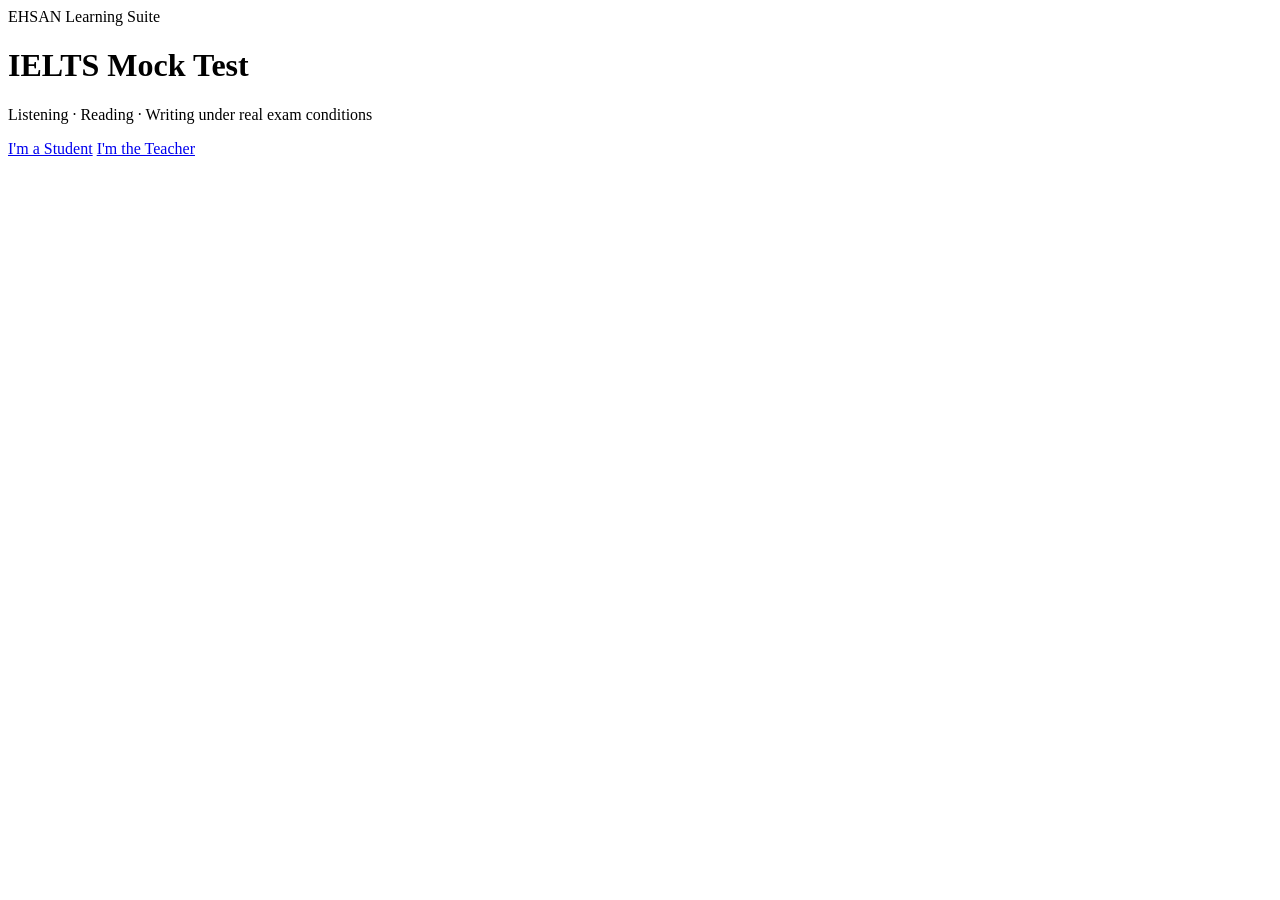
==== index.html @ cb28ac78 "Add files via upload" ====
<!DOCTYPE html>
<html lang="en">
<head>
<meta charset="UTF-8">
<meta name="viewport" content="width=device-width, initial-scale=1.0">
<title>EHSAN IELTS Mock Test</title>
<link rel="preconnect" href="https://fonts.googleapis.com">
<link href="https://fonts.googleapis.com/css2?family=Lora:wght@500;600;700&family=IBM+Plex+Sans:wght@400;500;600;700&family=IBM+Plex+Mono:wght@500;600&display=swap" rel="stylesheet">
<link rel="stylesheet" href="css/style.css">
</head>
<body>
<div class="gate-wrap">
  <div class="gate-card">
    <div class="gate-eyebrow">EHSAN Learning Suite</div>
    <h1 class="gate-title">IELTS Mock Test</h1>
    <p class="gate-sub">Listening &middot; Reading &middot; Writing under real exam conditions</p>
    <div class="gate-actions">
      <a class="btn btn-primary btn-lg" href="student-login.html">I'm a Student</a>
      <a class="btn btn-ghost btn-lg" href="teacher-login.html">I'm the Teacher</a>
    </div>
  </div>
</div>
</body>
</html>
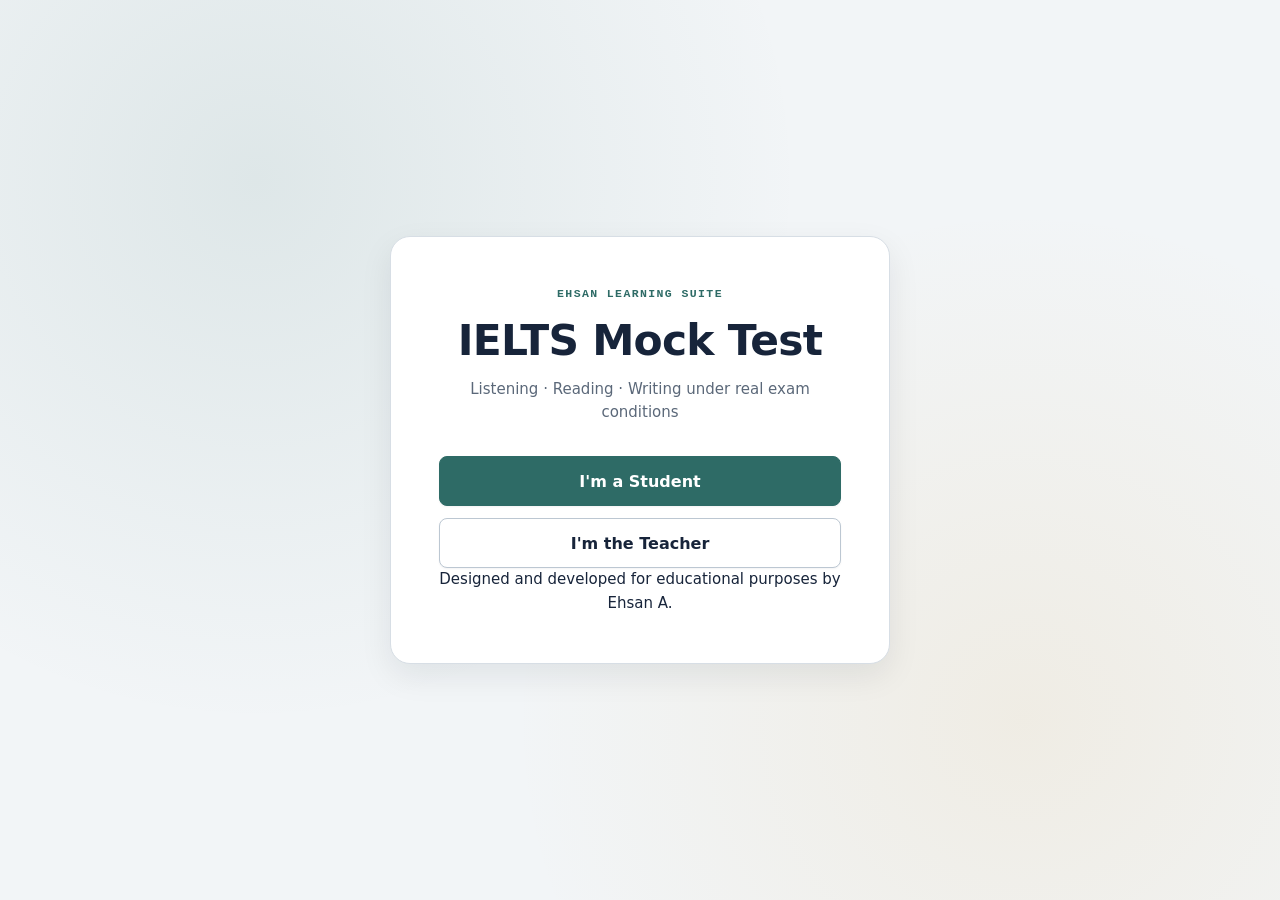
==== commit f412a21f: "Add footer label to index.html" ====
--- a/index.html
+++ b/index.html
@@ -18,6 +18,7 @@
       <a class="btn btn-primary btn-lg" href="student-login.html">I'm a Student</a>
       <a class="btn btn-ghost btn-lg" href="teacher-login.html">I'm the Teacher</a>
     </div>
+    <div class="footer-label">Designed and developed for educational purposes by Ehsan A.</div>
   </div>
 </div>
 </body>
--- a/css/style.css
+++ b/css/style.css
@@ -0,0 +1,1380 @@
+@layer reset, base, layout, components, pages, utilities, motion;
+
+@layer reset {
+  *,
+  *::before,
+  *::after {
+    box-sizing: border-box;
+  }
+
+  html {
+    color-scheme: light;
+    scroll-behavior: smooth;
+  }
+
+  body,
+  h1,
+  h2,
+  h3,
+  h4,
+  p {
+    margin-top: 0;
+  }
+
+  button,
+  input,
+  select,
+  textarea {
+    font: inherit;
+  }
+
+  button {
+    border: 0;
+  }
+
+  img,
+  svg {
+    max-width: 100%;
+  }
+
+  a {
+    color: inherit;
+    text-decoration: none;
+  }
+}
+
+@layer base {
+  :root {
+    /* Brand */
+    --color-navy-950: #11213a;
+    --color-navy-900: #192d4b;
+    --color-navy-800: #263d5d;
+    --color-teal-800: #245b57;
+    --color-teal-700: #2e6b66;
+    --color-teal-600: #3b7f78;
+    --color-teal-100: #e7f1ef;
+    --color-amber-600: #b97816;
+    --color-amber-500: #d49425;
+    --color-amber-100: #fff3d9;
+    --color-danger-700: #963823;
+    --color-danger-600: #ad452f;
+    --color-danger-100: #fceae5;
+    --color-success-700: #176447;
+    --color-success-100: #e5f5ed;
+
+    /* Neutral surfaces */
+    --color-page: #f2f5f7;
+    --color-surface: #ffffff;
+    --color-surface-subtle: #f8fafb;
+    --color-surface-muted: #edf1f4;
+    --color-border: #d7dee5;
+    --color-border-strong: #bcc7d2;
+    --color-text: #17243a;
+    --color-text-muted: #5b6879;
+    --color-text-faint: #7a8695;
+
+    /* System font stack: no external font request */
+    --font-ui: system-ui, -apple-system, BlinkMacSystemFont, "Segoe UI", Roboto,
+      Helvetica, Arial, sans-serif, "Apple Color Emoji", "Segoe UI Emoji";
+    --font-mono: ui-monospace, SFMono-Regular, Menlo, Monaco, Consolas,
+      "Liberation Mono", "Courier New", monospace;
+
+    /* Type scale */
+    --text-xs: 0.75rem;
+    --text-sm: 0.875rem;
+    --text-base: 0.9375rem;
+    --text-lg: 1.125rem;
+    --text-xl: clamp(1.3rem, 2vw, 1.55rem);
+    --text-2xl: clamp(1.65rem, 2.6vw, 2rem);
+
+    /* Spacing */
+    --space-1: 0.25rem;
+    --space-2: 0.5rem;
+    --space-3: 0.75rem;
+    --space-4: 1rem;
+    --space-5: 1.5rem;
+    --space-6: 2rem;
+    --space-8: 3rem;
+
+    /* Shape and elevation */
+    --radius-sm: 0.5rem;
+    --radius-md: 0.75rem;
+    --radius-lg: 1rem;
+    --radius-xl: 1.25rem;
+    --shadow-xs: 0 1px 2px rgb(15 23 42 / 5%);
+    --shadow-sm: 0 2px 8px rgb(15 23 42 / 6%);
+    --shadow-md: 0 12px 32px rgb(15 23 42 / 8%);
+    --focus-ring: 0 0 0 3px rgb(212 148 37 / 28%);
+
+    /* Motion */
+    --ease-standard: cubic-bezier(0.2, 0, 0, 1);
+    --duration-fast: 140ms;
+    --duration-normal: 200ms;
+
+    /* Backward-compatible aliases used throughout the app */
+    --paper: var(--color-surface);
+    --bg: var(--color-page);
+    --ink: var(--color-navy-900);
+    --ink-soft: var(--color-text-muted);
+    --teal: var(--color-teal-700);
+    --teal-dark: var(--color-teal-800);
+    --amber: var(--color-amber-500);
+    --danger: var(--color-danger-600);
+    --line: var(--color-border);
+    --radius: var(--radius-md);
+    --serif: var(--font-ui);
+    --sans: var(--font-ui);
+    --mono: var(--font-mono);
+  }
+
+  body {
+    min-height: 100vh;
+    margin: 0;
+    background:
+      radial-gradient(circle at 8% 0%, rgb(46 107 102 / 5%), transparent 30rem),
+      var(--color-page);
+    color: var(--color-text);
+    font-family: var(--font-ui);
+    font-size: var(--text-base);
+    line-height: 1.55;
+    text-rendering: optimizeLegibility;
+    -webkit-font-smoothing: antialiased;
+  }
+
+  h1,
+  h2,
+  h3,
+  h4 {
+    color: var(--color-text);
+    font-family: var(--font-ui);
+    line-height: 1.2;
+    letter-spacing: -0.018em;
+  }
+
+  h1,
+  h2 {
+    font-weight: 750;
+  }
+
+  h3,
+  h4 {
+    font-weight: 700;
+  }
+
+  ::selection {
+    background: rgb(46 107 102 / 20%);
+  }
+
+  :focus-visible {
+    outline: 2px solid var(--color-amber-500);
+    outline-offset: 3px;
+  }
+
+  ::-webkit-scrollbar {
+    width: 11px;
+    height: 11px;
+  }
+
+  ::-webkit-scrollbar-track {
+    background: transparent;
+  }
+
+  ::-webkit-scrollbar-thumb {
+    border: 3px solid transparent;
+    border-radius: 999px;
+    background: rgb(91 104 121 / 38%);
+    background-clip: padding-box;
+  }
+}
+
+@layer layout {
+  .gate-wrap,
+  .center-wrap {
+    min-height: 100vh;
+    display: grid;
+    place-items: center;
+    padding: clamp(1rem, 4vw, 3rem);
+  }
+
+  .gate-wrap {
+    background:
+      radial-gradient(circle at 20% 20%, rgb(46 107 102 / 10%), transparent 34rem),
+      radial-gradient(circle at 80% 80%, rgb(212 148 37 / 9%), transparent 32rem),
+      var(--color-page);
+  }
+
+  .admin-shell {
+    display: grid;
+    grid-template-columns: 236px minmax(0, 1fr);
+    min-height: 100vh;
+  }
+
+  .admin-sidebar {
+    position: sticky;
+    top: 0;
+    z-index: 20;
+    display: flex;
+    height: 100vh;
+    flex-direction: column;
+    padding: 1.5rem 0.9rem 1rem;
+    overflow-y: auto;
+    color: #fff;
+    background:
+      linear-gradient(180deg, rgb(255 255 255 / 2%), transparent 25%),
+      var(--color-navy-950);
+    box-shadow: 8px 0 30px rgb(17 33 58 / 8%);
+  }
+
+  .admin-main {
+    min-width: 0;
+    padding: clamp(1.5rem, 3.2vw, 2.75rem);
+    overflow-y: auto;
+  }
+
+  .panel-head {
+    display: flex;
+    align-items: flex-start;
+    justify-content: space-between;
+    gap: 1rem;
+    margin-bottom: 1.5rem;
+    flex-wrap: wrap;
+  }
+
+  .panel-head h1,
+  .panel-head h2 {
+    margin: 0;
+    font-size: var(--text-2xl);
+  }
+
+  .settings-row,
+  .grading-controls,
+  .prelim-scores,
+  .exam-card-actions {
+    display: flex;
+    align-items: center;
+    gap: 0.75rem;
+    flex-wrap: wrap;
+  }
+
+  .exam-list {
+    display: grid;
+    gap: 0.85rem;
+  }
+
+  .exam-body {
+    display: grid;
+    grid-template-columns: minmax(0, 1fr) minmax(0, 1fr);
+    min-height: calc(100vh - 130px);
+  }
+}
+
+@layer components {
+  /* Buttons */
+  .btn {
+    display: inline-flex;
+    min-height: 42px;
+    align-items: center;
+    justify-content: center;
+    gap: 0.45rem;
+    padding: 0.68rem 1.15rem;
+    border: 1px solid transparent;
+    border-radius: var(--radius-sm);
+    font-weight: 700;
+    font-size: 0.9rem;
+    line-height: 1.1;
+    cursor: pointer;
+    box-shadow: var(--shadow-xs);
+    transition:
+      transform var(--duration-fast) var(--ease-standard),
+      box-shadow var(--duration-fast) var(--ease-standard),
+      border-color var(--duration-fast) var(--ease-standard),
+      background-color var(--duration-fast) var(--ease-standard),
+      color var(--duration-fast) var(--ease-standard);
+  }
+
+  .btn:hover:not(:disabled) {
+    transform: translateY(-1px);
+    box-shadow: var(--shadow-sm);
+  }
+
+  .btn:active:not(:disabled) {
+    transform: translateY(0);
+    box-shadow: var(--shadow-xs);
+  }
+
+  .btn-primary {
+    color: #fff;
+    background: var(--color-teal-700);
+    border-color: var(--color-teal-700);
+  }
+
+  .btn-primary:hover:not(:disabled) {
+    background: var(--color-teal-800);
+    border-color: var(--color-teal-800);
+  }
+
+  .btn-ghost {
+    color: var(--color-text);
+    background: var(--color-surface);
+    border-color: var(--color-border-strong);
+  }
+
+  .btn-ghost:hover:not(:disabled) {
+    color: var(--color-teal-800);
+    background: var(--color-teal-100);
+    border-color: rgb(46 107 102 / 48%);
+  }
+
+  .btn-danger {
+    color: #fff;
+    background: var(--color-danger-600);
+    border-color: var(--color-danger-600);
+  }
+
+  .btn-danger:hover:not(:disabled) {
+    background: var(--color-danger-700);
+    border-color: var(--color-danger-700);
+  }
+
+  .btn:disabled {
+    opacity: 0.48;
+    cursor: not-allowed;
+    box-shadow: none;
+  }
+
+  .btn-lg {
+    min-height: 50px;
+    padding: 0.85rem 1.6rem;
+    font-size: 1rem;
+  }
+
+  .btn-sm {
+    min-height: 34px;
+    padding: 0.48rem 0.78rem;
+    font-size: 0.79rem;
+  }
+
+  /* Form controls */
+  .text-input,
+  .grading-controls select,
+  select.text-input,
+  textarea.text-input {
+    width: 100%;
+    min-height: 44px;
+    padding: 0.72rem 0.85rem;
+    border: 1px solid var(--color-border-strong);
+    border-radius: var(--radius-sm);
+    color: var(--color-text);
+    background: var(--color-surface);
+    box-shadow: inset 0 1px 1px rgb(15 23 42 / 2%);
+    transition:
+      border-color var(--duration-fast) var(--ease-standard),
+      box-shadow var(--duration-fast) var(--ease-standard),
+      background-color var(--duration-fast) var(--ease-standard);
+  }
+
+  .text-input:hover,
+  .grading-controls select:hover {
+    border-color: rgb(46 107 102 / 58%);
+  }
+
+  .text-input:focus,
+  .grading-controls select:focus {
+    outline: 0;
+    border-color: var(--color-teal-700);
+    box-shadow: var(--focus-ring);
+  }
+
+  .text-input::placeholder,
+  textarea::placeholder {
+    color: var(--color-text-faint);
+    opacity: 1;
+  }
+
+  .textarea-input {
+    min-height: 120px;
+    resize: vertical;
+  }
+
+  label {
+    color: var(--color-text);
+  }
+
+  .muted {
+    color: var(--color-text-muted);
+  }
+
+  .small {
+    font-size: var(--text-sm);
+  }
+
+  .error-msg,
+  .success-msg {
+    min-height: 1.15rem;
+    margin-top: 0.35rem;
+    font-size: 0.84rem;
+    font-weight: 650;
+  }
+
+  .error-msg {
+    color: var(--color-danger-700);
+  }
+
+  .success-msg,
+  #liveIndicator {
+    color: var(--color-success-700);
+  }
+
+  /* Cards */
+  .gate-card,
+  .auth-card,
+  .intro-card,
+  .settings-card,
+  .exam-card,
+  .builder-part-card,
+  .grading-card {
+    background: var(--color-surface);
+    border: 1px solid var(--color-border);
+    box-shadow: var(--shadow-xs);
+  }
+
+  .gate-card,
+  .auth-card,
+  .intro-card {
+    width: min(100%, 500px);
+    padding: clamp(1.75rem, 5vw, 3rem);
+    border-radius: var(--radius-xl);
+    box-shadow: var(--shadow-md);
+  }
+
+  .gate-card {
+    max-width: 500px;
+    text-align: center;
+  }
+
+  .auth-card {
+    max-width: 460px;
+  }
+
+  .intro-card {
+    max-width: 620px;
+  }
+
+  .gate-eyebrow,
+  .intro-eyebrow {
+    margin-bottom: 0.8rem;
+    color: var(--color-teal-700);
+    font-family: var(--font-mono);
+    font-size: 0.72rem;
+    font-weight: 700;
+    letter-spacing: 0.12em;
+    text-transform: uppercase;
+  }
+
+  .intro-eyebrow {
+    color: var(--color-amber-600);
+  }
+
+  .gate-title {
+    margin-bottom: 0.7rem;
+    font-size: clamp(2rem, 7vw, 2.65rem);
+  }
+
+  .gate-sub {
+    margin-bottom: 2rem;
+    color: var(--color-text-muted);
+  }
+
+  .gate-actions {
+    display: grid;
+    gap: 0.75rem;
+  }
+
+  .auth-card h2,
+  .intro-card h2 {
+    margin: 0.3rem 0 0.65rem;
+    font-size: var(--text-xl);
+  }
+
+  .link-back {
+    padding: 0;
+    color: var(--color-teal-700);
+    background: transparent;
+    font-size: 0.85rem;
+    font-weight: 700;
+    cursor: pointer;
+  }
+
+  .link-back:hover {
+    color: var(--color-teal-800);
+    text-decoration: underline;
+    text-underline-offset: 3px;
+  }
+
+  .intro-list {
+    padding-left: 1.3rem;
+    color: var(--color-text-muted);
+    line-height: 1.8;
+  }
+
+  .intro-list strong {
+    color: var(--color-text);
+  }
+
+  .prelim-scores .score-chip {
+    min-width: 125px;
+    flex: 1;
+    padding: 0.9rem 1rem;
+    text-align: center;
+    background: var(--color-surface-subtle);
+    border: 1px solid var(--color-border);
+    border-radius: var(--radius-md);
+  }
+
+  .score-chip .band-num {
+    color: var(--color-teal-700);
+    font-size: 1.65rem;
+    font-weight: 800;
+    line-height: 1.1;
+  }
+
+  .score-chip .band-label {
+    margin-top: 0.3rem;
+    color: var(--color-text-muted);
+    font-size: 0.72rem;
+    font-weight: 700;
+    letter-spacing: 0.07em;
+    text-transform: uppercase;
+  }
+
+  .score-chip.pending {
+    border-style: dashed;
+    background: var(--color-surface-subtle);
+  }
+
+  .score-chip.pending .band-num {
+    color: var(--color-text-muted);
+    font-size: 1.35rem;
+  }
+
+  /* Admin navigation */
+  .admin-brand {
+    margin: 0.25rem 0.5rem 1.9rem;
+    font-size: 1.2rem;
+    font-weight: 800;
+    letter-spacing: -0.02em;
+  }
+
+  .admin-brand span {
+    color: var(--color-amber-500);
+  }
+
+  .admin-nav {
+    display: grid;
+    gap: 0.35rem;
+  }
+
+  .admin-nav-btn {
+    position: relative;
+    display: flex;
+    min-height: 42px;
+    align-items: center;
+    width: 100%;
+    padding: 0.67rem 0.78rem;
+    border-radius: var(--radius-sm);
+    color: rgb(255 255 255 / 75%);
+    background: transparent;
+    font-size: 0.88rem;
+    font-weight: 650;
+    text-align: left;
+    cursor: pointer;
+    transition:
+      color var(--duration-fast) var(--ease-standard),
+      background-color var(--duration-fast) var(--ease-standard),
+      transform var(--duration-fast) var(--ease-standard);
+  }
+
+  .admin-nav-btn:hover {
+    color: #fff;
+    background: rgb(255 255 255 / 7%);
+    transform: translateX(2px);
+  }
+
+  .admin-nav-btn.active,
+  .admin-nav-btn[aria-current="page"] {
+    color: #fff;
+    background: var(--color-teal-700);
+    box-shadow: inset 3px 0 0 var(--color-amber-500);
+  }
+
+  .sidebar-logout {
+    min-height: 40px;
+    margin-top: auto;
+    color: #fff;
+    background: transparent;
+    border: 1px solid rgb(255 255 255 / 34%);
+    box-shadow: none;
+  }
+
+  .sidebar-logout:hover:not(:disabled) {
+    color: #fff;
+    background: rgb(255 255 255 / 8%);
+    border-color: rgb(255 255 255 / 75%);
+  }
+
+  /* Dashboard and builder cards */
+  .settings-card,
+  .grading-card {
+    padding: 1.35rem;
+    margin-bottom: 1.35rem;
+    border-radius: var(--radius-lg);
+  }
+
+  .settings-card h3,
+  .grading-card h4 {
+    margin-bottom: 0.35rem;
+  }
+
+  .settings-row .text-input {
+    max-width: 360px;
+    margin: 0;
+  }
+
+  .exam-card {
+    padding: 1rem 1.15rem;
+    display: flex;
+    align-items: center;
+    justify-content: space-between;
+    gap: 1rem;
+    flex-wrap: wrap;
+    border-radius: var(--radius-md);
+    transition:
+      border-color var(--duration-fast) var(--ease-standard),
+      box-shadow var(--duration-fast) var(--ease-standard),
+      transform var(--duration-fast) var(--ease-standard);
+  }
+
+  .exam-card:hover {
+    transform: translateY(-1px);
+    border-color: rgb(46 107 102 / 34%);
+    box-shadow: var(--shadow-sm);
+  }
+
+  .exam-card-name {
+    font-weight: 750;
+  }
+
+  .exam-card-meta {
+    margin-top: 0.2rem;
+    color: var(--color-text-muted);
+    font-size: 0.8rem;
+  }
+
+  .builder-tabs {
+    display: flex;
+    gap: 0.3rem;
+    margin-bottom: 1.4rem;
+    padding: 0.25rem 0.25rem 0;
+    overflow-x: auto;
+    border-bottom: 1px solid var(--color-border);
+  }
+
+  .builder-tab {
+    position: relative;
+    min-height: 42px;
+    padding: 0.65rem 1rem 0.8rem;
+    white-space: nowrap;
+    color: var(--color-text-muted);
+    background: transparent;
+    font-size: 0.88rem;
+    font-weight: 700;
+    cursor: pointer;
+    transition:
+      color var(--duration-fast) var(--ease-standard),
+      background-color var(--duration-fast) var(--ease-standard);
+  }
+
+  .builder-tab:hover {
+    color: var(--color-teal-800);
+    background: rgb(46 107 102 / 5%);
+  }
+
+  .builder-tab::after {
+    position: absolute;
+    right: 0.65rem;
+    bottom: -1px;
+    left: 0.65rem;
+    height: 3px;
+    content: "";
+    border-radius: 999px 999px 0 0;
+    background: transparent;
+    transform: scaleX(0.5);
+    transition:
+      transform var(--duration-normal) var(--ease-standard),
+      background-color var(--duration-normal) var(--ease-standard);
+  }
+
+  .builder-tab.active {
+    color: var(--color-teal-800);
+  }
+
+  .builder-tab.active::after {
+    background: var(--color-teal-700);
+    transform: scaleX(1);
+  }
+
+  .builder-tab-pane {
+    display: none;
+  }
+
+  .builder-tab-pane.active {
+    display: block;
+    animation: pane-enter var(--duration-normal) var(--ease-standard) both;
+  }
+
+  .field-block {
+    margin-bottom: 1.25rem;
+  }
+
+  .field-block > label,
+  .builder-field-label {
+    display: block;
+    margin: 0.75rem 0 0.35rem;
+    font-size: 0.84rem;
+    font-weight: 750;
+  }
+
+  .builder-part-card {
+    padding: clamp(1rem, 2.2vw, 1.35rem);
+    margin-bottom: 1rem;
+    border-radius: var(--radius-lg);
+  }
+
+  .builder-part-head {
+    display: flex;
+    align-items: center;
+    justify-content: space-between;
+    gap: 0.75rem;
+    margin-bottom: 0.85rem;
+  }
+
+  .builder-part-head strong {
+    font-weight: 750;
+  }
+
+  .builder-question-row {
+    display: grid;
+    grid-template-columns: minmax(0, 1fr) auto;
+    align-items: start;
+    gap: 0.75rem;
+    padding: 0.9rem 0;
+    border-top: 1px dashed var(--color-border);
+  }
+
+  .builder-question-row:first-of-type {
+    border-top: 0;
+  }
+
+  .submit-bar {
+    position: sticky;
+    bottom: 0;
+    z-index: 12;
+    display: flex;
+    align-items: center;
+    gap: 0.85rem;
+    margin-top: 1.25rem;
+    padding: 0.9rem 0;
+    border-top: 1px solid rgb(188 199 210 / 80%);
+    background: rgb(242 245 247 / 92%);
+    backdrop-filter: blur(12px);
+  }
+
+  /* Quill */
+  .rich-editor {
+    margin: 0.4rem 0;
+    overflow: hidden;
+    background: var(--color-surface);
+    border-radius: var(--radius-sm);
+  }
+
+  .ql-toolbar.ql-snow {
+    border: 1px solid var(--color-border-strong);
+    border-bottom: 0;
+    border-radius: var(--radius-sm) var(--radius-sm) 0 0;
+    background: var(--color-surface-subtle);
+  }
+
+  .rich-editor .ql-container,
+  .rich-editor.ql-container {
+    border-color: var(--color-border-strong);
+    font-family: var(--font-ui);
+    font-size: 0.92rem;
+  }
+
+  .rich-editor .ql-editor {
+    line-height: 1.65;
+  }
+
+  .ql-toolbar.ql-snow:has(+ .rich-editor:focus-within),
+  .rich-editor:focus-within,
+  .rich-editor.ql-container:focus-within {
+    border-color: var(--color-teal-700);
+  }
+
+  .rich-editor:focus-within {
+    box-shadow: var(--focus-ring);
+  }
+
+  .rich-editor .ql-editor.ql-blank::before {
+    color: var(--color-text-faint);
+    font-style: normal;
+  }
+
+  /* Grading content */
+  .grading-essay {
+    max-height: 300px;
+    margin: 0.85rem 0;
+    padding: 1rem;
+    overflow-y: auto;
+    white-space: pre-wrap;
+    line-height: 1.7;
+    background: var(--color-surface-subtle);
+    border: 1px solid var(--color-border);
+    border-radius: var(--radius-md);
+  }
+
+  .grading-controls select {
+    width: 120px;
+  }
+
+  /* Audio */
+  .custom-audio-player {
+    margin-top: 1rem;
+  }
+
+  .custom-audio-player button + button {
+    margin-left: 0.6rem;
+  }
+
+  .audio-status {
+    margin-top: 0.55rem;
+    color: var(--color-teal-700);
+    font-family: var(--font-mono);
+    font-size: 0.82rem;
+    font-weight: 700;
+  }
+}
+
+@layer pages {
+  /* Exam runner */
+  .exam-header {
+    position: sticky;
+    top: 0;
+    z-index: 30;
+    display: flex;
+    min-height: 64px;
+    align-items: center;
+    justify-content: space-between;
+    gap: 1rem;
+    padding: 0.75rem 1.4rem;
+    color: #fff;
+    background: rgb(17 33 58 / 97%);
+    box-shadow: 0 5px 18px rgb(17 33 58 / 14%);
+    backdrop-filter: blur(12px);
+  }
+
+  .exam-header-left,
+  .exam-header-right {
+    display: flex;
+    align-items: center;
+    gap: 0.8rem;
+  }
+
+  .exam-header-right {
+    font-size: 0.84rem;
+  }
+
+  .section-tag {
+    padding: 0.35rem 0.62rem;
+    border-radius: 999px;
+    color: #fff;
+    background: var(--color-teal-700);
+    font-family: var(--font-mono);
+    font-size: 0.68rem;
+    font-weight: 750;
+    letter-spacing: 0.08em;
+    text-transform: uppercase;
+  }
+
+  .part-label {
+    font-weight: 700;
+  }
+
+  .exam-timer {
+    padding: 0.35rem 0.75rem;
+    border: 1px solid rgb(255 255 255 / 12%);
+    border-radius: var(--radius-sm);
+    background: rgb(255 255 255 / 8%);
+    font-family: var(--font-mono);
+    font-size: 1.15rem;
+    font-weight: 750;
+    letter-spacing: 0.035em;
+  }
+
+  .exam-timer.urgent {
+    color: var(--color-navy-950);
+    background: var(--color-amber-500);
+    border-color: var(--color-amber-500);
+    animation: timer-pulse 1.2s ease-in-out infinite alternate;
+  }
+
+  .exam-passage,
+  .exam-questions {
+    max-height: calc(100vh - 130px);
+    padding: clamp(1.35rem, 3vw, 2.25rem);
+    overflow-y: auto;
+  }
+
+  .exam-passage {
+    background: var(--color-surface-subtle);
+    border-right: 1px solid var(--color-border);
+    line-height: 1.78;
+  }
+
+  .exam-passage > * {
+    max-width: 76ch;
+    margin-right: auto;
+    margin-left: auto;
+  }
+
+  .exam-passage h2,
+  .exam-passage h3 {
+    margin-top: 0;
+  }
+
+  .exam-passage ol,
+  .exam-passage ul {
+    padding-left: 1.45rem;
+  }
+
+  .exam-passage blockquote {
+    margin: 1rem 0;
+    padding: 0.65rem 1rem;
+    color: var(--color-text-muted);
+    background: var(--color-teal-100);
+    border-left: 4px solid var(--color-teal-700);
+    border-radius: 0 var(--radius-sm) var(--radius-sm) 0;
+  }
+
+  .exam-questions {
+    background: var(--color-surface);
+  }
+
+  .question-block {
+    margin-bottom: 1.45rem;
+    padding: 0 0 1.3rem;
+    border-bottom: 1px solid var(--color-border);
+  }
+
+  .question-block:last-child {
+    border-bottom: 0;
+  }
+
+  .q-num {
+    display: inline-flex;
+    min-width: 1.8rem;
+    align-items: center;
+    justify-content: center;
+    margin-right: 0.4rem;
+    color: var(--color-teal-800);
+    font-family: var(--font-mono);
+    font-weight: 800;
+  }
+
+  .q-hint {
+    margin-left: 0.35rem;
+    color: var(--color-amber-600);
+    font-size: 0.75rem;
+    font-weight: 750;
+  }
+
+  .q-options {
+    display: grid;
+    gap: 0.55rem;
+    margin-top: 0.75rem;
+  }
+
+  .q-option {
+    display: flex;
+    min-height: 44px;
+    align-items: center;
+    gap: 0.7rem;
+    padding: 0.65rem 0.75rem;
+    border: 1px solid var(--color-border-strong);
+    border-radius: var(--radius-sm);
+    background: var(--color-surface);
+    cursor: pointer;
+    transition:
+      border-color var(--duration-fast) var(--ease-standard),
+      background-color var(--duration-fast) var(--ease-standard),
+      box-shadow var(--duration-fast) var(--ease-standard),
+      transform var(--duration-fast) var(--ease-standard);
+  }
+
+  .q-option:hover {
+    transform: translateY(-1px);
+    border-color: var(--color-teal-700);
+    box-shadow: var(--shadow-xs);
+  }
+
+  .q-option.selected {
+    border-color: var(--color-teal-700);
+    background: var(--color-teal-100);
+    box-shadow: 0 0 0 1px rgb(46 107 102 / 18%);
+  }
+
+  .q-option .box {
+    width: 18px;
+    height: 18px;
+    flex: 0 0 auto;
+    border: 2px solid var(--color-border-strong);
+    background: #fff;
+  }
+
+  .q-option.mc-opt .box {
+    border-radius: 50%;
+  }
+
+  .q-option.multi-opt .box {
+    border-radius: 4px;
+  }
+
+  .q-option.selected .box {
+    border-color: var(--color-teal-700);
+    background:
+      radial-gradient(circle, #fff 0 30%, transparent 34%),
+      var(--color-teal-700);
+  }
+
+  .q-option.multi-opt.selected .box {
+    background:
+      linear-gradient(135deg, transparent 42%, #fff 42% 52%, transparent 52%) 2px 6px / 7px 7px no-repeat,
+      linear-gradient(45deg, transparent 47%, #fff 47% 57%, transparent 57%) 7px 3px / 8px 12px no-repeat,
+      var(--color-teal-700);
+  }
+
+  .q-fill-input {
+    width: min(100%, 230px);
+    padding: 0.4rem 0.45rem;
+    border: 0;
+    border-bottom: 2px solid var(--color-teal-700);
+    color: var(--color-text);
+    background: transparent;
+  }
+
+  .q-fill-input:focus {
+    outline: 0;
+    border-color: var(--color-amber-500);
+    box-shadow: 0 3px 0 rgb(212 148 37 / 16%);
+  }
+
+  .audio-player-block {
+    padding: 1.35rem;
+    text-align: center;
+    background: var(--color-surface-subtle);
+    border: 1px solid var(--color-border);
+    border-radius: var(--radius-lg);
+  }
+
+  .audio-player-block audio {
+    width: 100%;
+    margin-top: 0.75rem;
+  }
+
+  .audio-missing-note {
+    margin-top: 0.65rem;
+    color: var(--color-amber-600);
+    font-size: 0.82rem;
+  }
+
+  .candidate-nav {
+    position: sticky;
+    bottom: 0;
+    z-index: 25;
+    display: flex;
+    justify-content: center;
+    padding: 0.7rem 1.3rem;
+    background: rgb(17 33 58 / 97%);
+    box-shadow: 0 -5px 18px rgb(17 33 58 / 12%);
+    backdrop-filter: blur(12px);
+  }
+
+  .nav-bubbles {
+    display: flex;
+    max-width: 920px;
+    gap: 0.35rem;
+    flex-wrap: wrap;
+  }
+
+  .nav-bubble {
+    display: grid;
+    width: 32px;
+    height: 32px;
+    place-items: center;
+    border: 1px solid rgb(255 255 255 / 12%);
+    border-radius: 50%;
+    color: #fff;
+    background: rgb(255 255 255 / 11%);
+    font-family: var(--font-mono);
+    font-size: 0.72rem;
+    font-weight: 750;
+    cursor: pointer;
+    transition:
+      transform var(--duration-fast) var(--ease-standard),
+      background-color var(--duration-fast) var(--ease-standard),
+      outline-color var(--duration-fast) var(--ease-standard);
+  }
+
+  .nav-bubble:hover {
+    transform: translateY(-2px);
+    background: rgb(255 255 255 / 20%);
+  }
+
+  .nav-bubble.answered {
+    background: var(--color-teal-700);
+  }
+
+  .nav-bubble.current {
+    outline: 2px solid var(--color-amber-500);
+    outline-offset: 2px;
+  }
+
+  /* Writing */
+  .writing-answer-pane {
+    display: flex;
+    min-height: 0;
+    flex-direction: column;
+  }
+
+  .writing-textarea {
+    min-height: 400px;
+    flex: 1;
+    padding: 1rem;
+    resize: none;
+    color: var(--color-text);
+    background: var(--color-surface);
+    border: 1px solid var(--color-border-strong);
+    border-radius: var(--radius-md);
+    font-size: 1rem;
+    line-height: 1.72;
+  }
+
+  .writing-textarea:focus {
+    outline: 0;
+    border-color: var(--color-teal-700);
+    box-shadow: var(--focus-ring);
+  }
+
+  .word-count {
+    margin-top: 0.55rem;
+    color: var(--color-text-muted);
+    font-family: var(--font-mono);
+    font-size: 0.78rem;
+    text-align: right;
+  }
+}
+
+@layer utilities {
+  .visually-hidden {
+    position: absolute !important;
+    width: 1px !important;
+    height: 1px !important;
+    padding: 0 !important;
+    margin: -1px !important;
+    overflow: hidden !important;
+    clip: rect(0, 0, 0, 0) !important;
+    white-space: nowrap !important;
+    border: 0 !important;
+  }
+}
+
+@layer motion {
+  @keyframes pane-enter {
+    from {
+      opacity: 0;
+      transform: translateY(5px);
+    }
+    to {
+      opacity: 1;
+      transform: translateY(0);
+    }
+  }
+
+  @keyframes timer-pulse {
+    from {
+      box-shadow: 0 0 0 0 rgb(212 148 37 / 0%);
+    }
+    to {
+      box-shadow: 0 0 0 5px rgb(212 148 37 / 18%);
+    }
+  }
+
+  @media (prefers-reduced-motion: reduce) {
+    html {
+      scroll-behavior: auto;
+    }
+
+    *,
+    *::before,
+    *::after {
+      animation-duration: 0.01ms !important;
+      animation-iteration-count: 1 !important;
+      scroll-behavior: auto !important;
+      transition-duration: 0.01ms !important;
+    }
+  }
+}
+
+@media (max-width: 1000px) {
+  .admin-shell {
+    grid-template-columns: 206px minmax(0, 1fr);
+  }
+
+  .admin-main {
+    padding: 1.65rem;
+  }
+}
+
+@media (max-width: 900px) {
+  .exam-body {
+    grid-template-columns: 1fr;
+  }
+
+  .exam-passage,
+  .exam-questions {
+    max-height: none;
+  }
+
+  .exam-passage {
+    border-right: 0;
+    border-bottom: 1px solid var(--color-border);
+  }
+
+  .admin-shell {
+    grid-template-columns: 1fr;
+  }
+
+  .admin-sidebar {
+    position: sticky;
+    top: 0;
+    height: auto;
+    min-height: 0;
+    flex-direction: row;
+    align-items: center;
+    gap: 0.75rem;
+    padding: 0.7rem 0.85rem;
+    overflow-x: auto;
+  }
+
+  .admin-brand {
+    margin: 0 0.4rem 0 0;
+    white-space: nowrap;
+  }
+
+  .admin-nav {
+    display: flex;
+    min-width: max-content;
+    flex-direction: row;
+    gap: 0.25rem;
+  }
+
+  .admin-nav-btn {
+    width: auto;
+    min-width: max-content;
+  }
+
+  .admin-nav-btn:hover {
+    transform: none;
+  }
+
+  .sidebar-logout {
+    min-width: max-content;
+    margin-top: 0;
+    margin-left: auto;
+  }
+}
+
+@media (max-width: 640px) {
+  body {
+    font-size: 0.9rem;
+  }
+
+  .admin-main {
+    padding: 1rem;
+  }
+
+  .panel-head {
+    margin-bottom: 1rem;
+  }
+
+  .panel-head > * {
+    width: 100%;
+  }
+
+  .panel-head select,
+  .panel-head .text-input {
+    max-width: none;
+  }
+
+  .builder-question-row {
+    grid-template-columns: 1fr;
+  }
+
+  .builder-question-row > .btn-danger {
+    justify-self: end;
+  }
+
+  .exam-header {
+    align-items: flex-start;
+    padding: 0.65rem 0.8rem;
+  }
+
+  .exam-header-left,
+  .exam-header-right {
+    flex-wrap: wrap;
+    gap: 0.45rem;
+  }
+
+  .exam-header-right {
+    justify-content: flex-end;
+  }
+
+  .exam-timer {
+    font-size: 1rem;
+  }
+
+  .exam-passage,
+  .exam-questions {
+    padding: 1.15rem;
+  }
+
+  .candidate-nav {
+    justify-content: flex-start;
+    overflow-x: auto;
+  }
+
+  .nav-bubbles {
+    min-width: max-content;
+    flex-wrap: nowrap;
+  }
+
+  .settings-card,
+  .grading-card,
+  .builder-part-card {
+    padding: 1rem;
+  }
+
+  .submit-bar {
+    padding-bottom: max(0.9rem, env(safe-area-inset-bottom));
+  }
+}
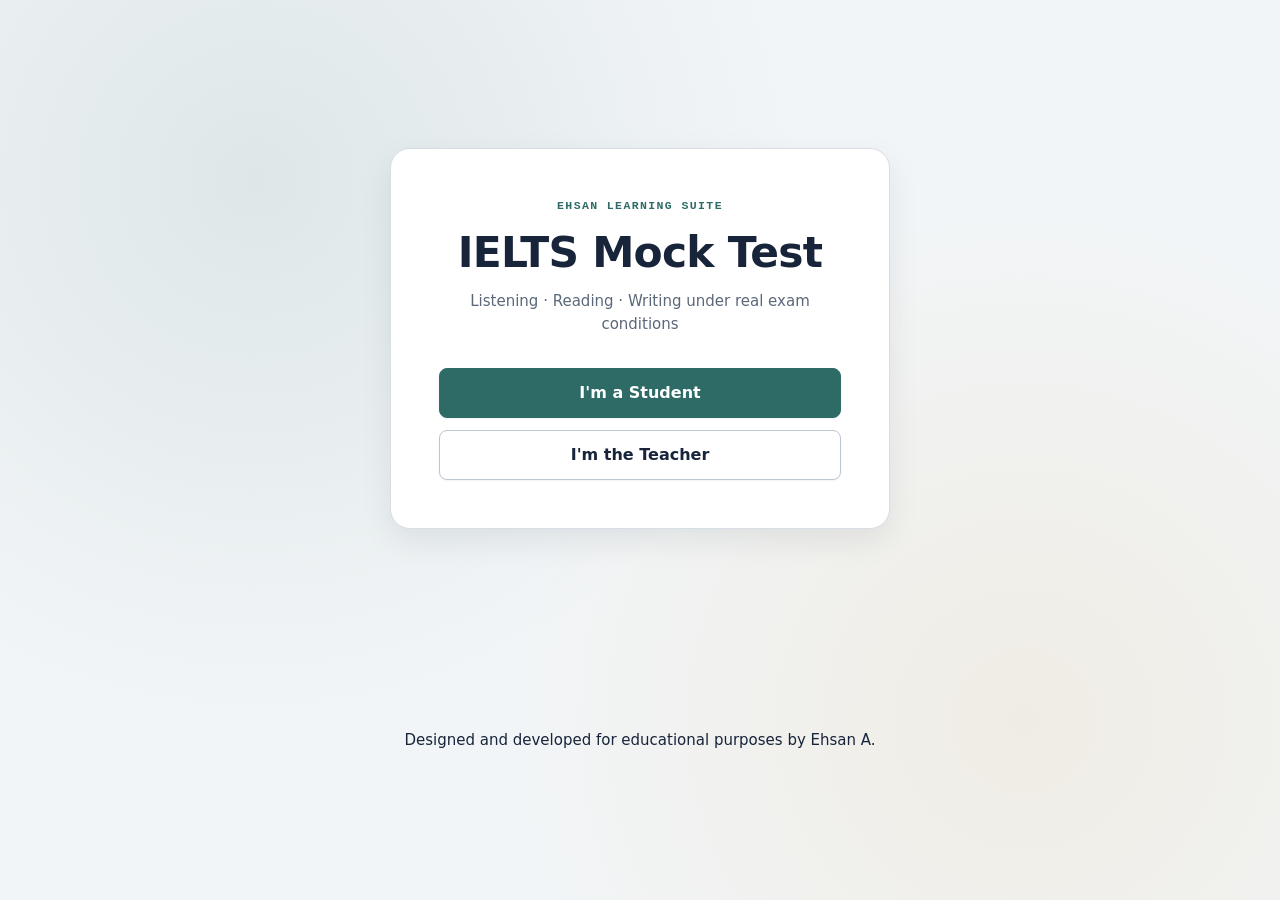
==== commit 5f947e19: "Fix footer label indentation in index.html" ====
--- a/index.html
+++ b/index.html
@@ -18,8 +18,8 @@
       <a class="btn btn-primary btn-lg" href="student-login.html">I'm a Student</a>
       <a class="btn btn-ghost btn-lg" href="teacher-login.html">I'm the Teacher</a>
     </div>
-    <div class="footer-label">Designed and developed for educational purposes by Ehsan A.</div>
   </div>
+  <div class="footer-label">Designed and developed for educational purposes by Ehsan A.</div>
 </div>
 </body>
 </html>
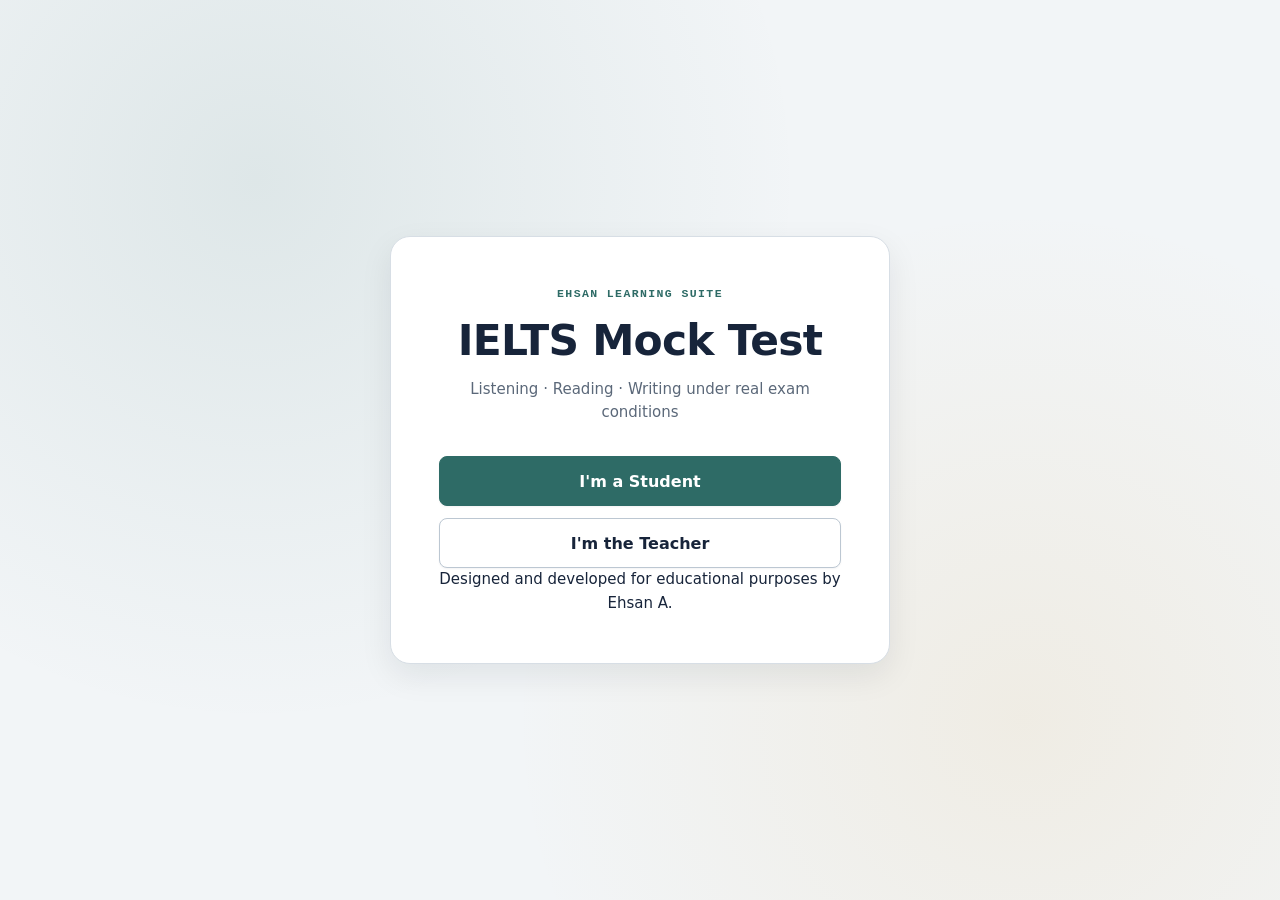
==== commit 6b924606: "Remove duplicate footer label in index.html" ====
--- a/index.html
+++ b/index.html
@@ -18,8 +18,8 @@
       <a class="btn btn-primary btn-lg" href="student-login.html">I'm a Student</a>
       <a class="btn btn-ghost btn-lg" href="teacher-login.html">I'm the Teacher</a>
     </div>
+    <div class="footer-label">Designed and developed for educational purposes by Ehsan A.</div>
   </div>
-  <div class="footer-label">Designed and developed for educational purposes by Ehsan A.</div>
 </div>
 </body>
 </html>
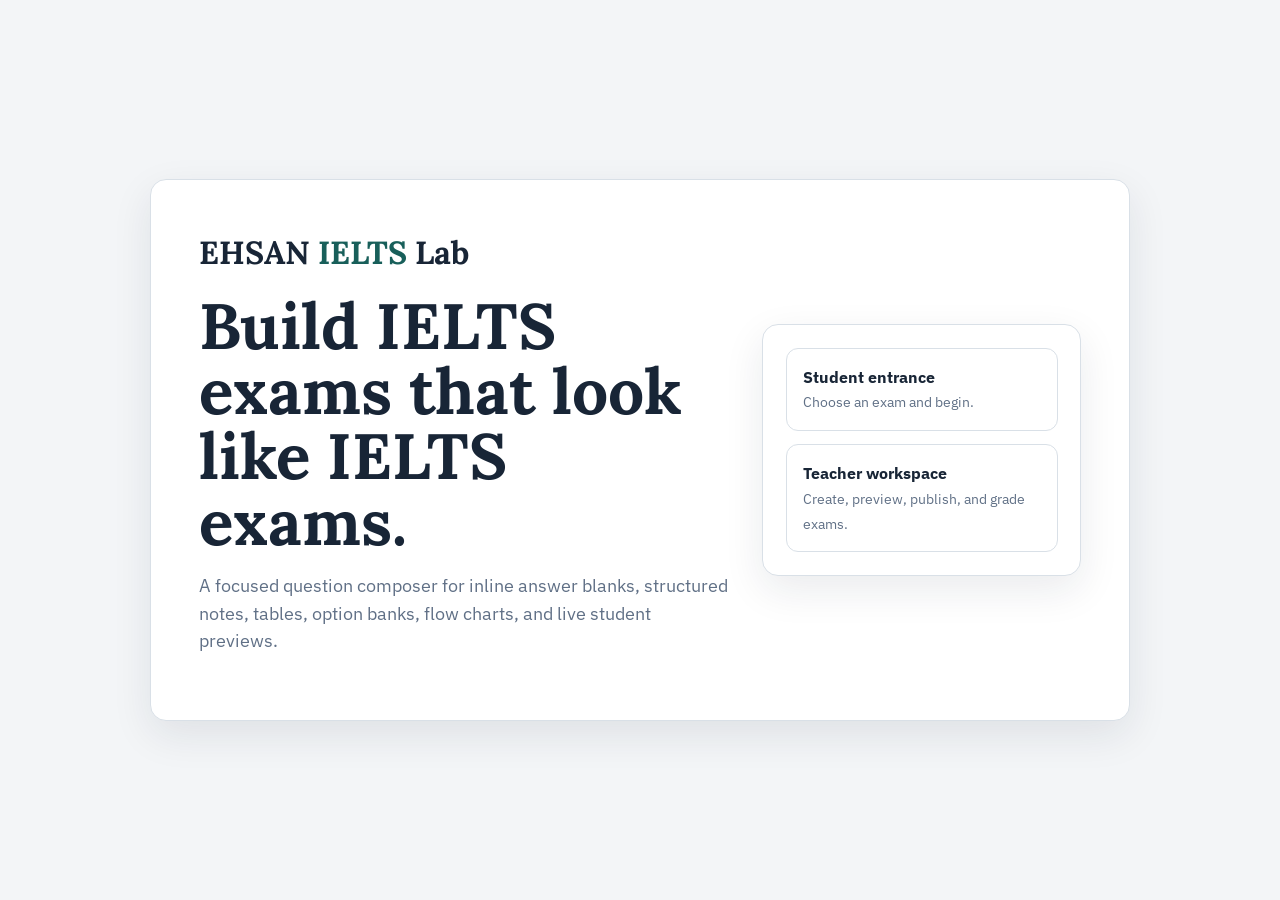
==== commit 568e1412: "Add files via upload What New:  ### Active-question composer ### Inline answer blanks ### IELTS b" ====
--- a/index.html
+++ b/index.html
@@ -1,25 +1 @@
-<!DOCTYPE html>
-<html lang="en">
-<head>
-<meta charset="UTF-8">
-<meta name="viewport" content="width=device-width, initial-scale=1.0">
-<title>EHSAN IELTS Mock Test</title>
-<link rel="preconnect" href="https://fonts.googleapis.com">
-<link href="https://fonts.googleapis.com/css2?family=Lora:wght@500;600;700&family=IBM+Plex+Sans:wght@400;500;600;700&family=IBM+Plex+Mono:wght@500;600&display=swap" rel="stylesheet">
-<link rel="stylesheet" href="css/style.css">
-</head>
-<body>
-<div class="gate-wrap">
-  <div class="gate-card">
-    <div class="gate-eyebrow">EHSAN Learning Suite</div>
-    <h1 class="gate-title">IELTS Mock Test</h1>
-    <p class="gate-sub">Listening &middot; Reading &middot; Writing under real exam conditions</p>
-    <div class="gate-actions">
-      <a class="btn btn-primary btn-lg" href="student-login.html">I'm a Student</a>
-      <a class="btn btn-ghost btn-lg" href="teacher-login.html">I'm the Teacher</a>
-    </div>
-    <div class="footer-label">Designed and developed for educational purposes by Ehsan A.</div>
-  </div>
-</div>
-</body>
-</html>
+<!doctype html><html lang="en"><head><meta charset="utf-8"><meta name="viewport" content="width=device-width,initial-scale=1"><title>EHSAN IELTS Lab</title><link rel="preconnect" href="https://fonts.googleapis.com"><link href="https://fonts.googleapis.com/css2?family=Lora:wght@500;600;700&family=IBM+Plex+Sans:wght@400;500;600;700&display=swap" rel="stylesheet"><link rel="stylesheet" href="css/style.css"></head><body><main class="site-shell"><section class="landing card"><div class="landing-grid"><div class="hero"><div class="brand">EHSAN <span>IELTS</span> Lab</div><h1>Build IELTS exams that look like IELTS exams.</h1><p>A focused question composer for inline answer blanks, structured notes, tables, option banks, flow charts, and live student previews.</p></div><div class="role-panel card"><a class="role-link" href="student-login.html"><strong>Student entrance</strong><span>Choose an exam and begin.</span></a><a class="role-link" href="teacher-login.html"><strong>Teacher workspace</strong><span>Create, preview, publish, and grade exams.</span></a></div></div></section></main></body></html>
--- a/css/style.css
+++ b/css/style.css
@@ -1,1380 +1,14 @@
-@layer reset, base, layout, components, pages, utilities, motion;
-
-@layer reset {
-  *,
-  *::before,
-  *::after {
-    box-sizing: border-box;
-  }
-
-  html {
-    color-scheme: light;
-    scroll-behavior: smooth;
-  }
-
-  body,
-  h1,
-  h2,
-  h3,
-  h4,
-  p {
-    margin-top: 0;
-  }
-
-  button,
-  input,
-  select,
-  textarea {
-    font: inherit;
-  }
-
-  button {
-    border: 0;
-  }
-
-  img,
-  svg {
-    max-width: 100%;
-  }
-
-  a {
-    color: inherit;
-    text-decoration: none;
-  }
-}
-
-@layer base {
-  :root {
-    /* Brand */
-    --color-navy-950: #11213a;
-    --color-navy-900: #192d4b;
-    --color-navy-800: #263d5d;
-    --color-teal-800: #245b57;
-    --color-teal-700: #2e6b66;
-    --color-teal-600: #3b7f78;
-    --color-teal-100: #e7f1ef;
-    --color-amber-600: #b97816;
-    --color-amber-500: #d49425;
-    --color-amber-100: #fff3d9;
-    --color-danger-700: #963823;
-    --color-danger-600: #ad452f;
-    --color-danger-100: #fceae5;
-    --color-success-700: #176447;
-    --color-success-100: #e5f5ed;
-
-    /* Neutral surfaces */
-    --color-page: #f2f5f7;
-    --color-surface: #ffffff;
-    --color-surface-subtle: #f8fafb;
-    --color-surface-muted: #edf1f4;
-    --color-border: #d7dee5;
-    --color-border-strong: #bcc7d2;
-    --color-text: #17243a;
-    --color-text-muted: #5b6879;
-    --color-text-faint: #7a8695;
-
-    /* System font stack: no external font request */
-    --font-ui: system-ui, -apple-system, BlinkMacSystemFont, "Segoe UI", Roboto,
-      Helvetica, Arial, sans-serif, "Apple Color Emoji", "Segoe UI Emoji";
-    --font-mono: ui-monospace, SFMono-Regular, Menlo, Monaco, Consolas,
-      "Liberation Mono", "Courier New", monospace;
-
-    /* Type scale */
-    --text-xs: 0.75rem;
-    --text-sm: 0.875rem;
-    --text-base: 0.9375rem;
-    --text-lg: 1.125rem;
-    --text-xl: clamp(1.3rem, 2vw, 1.55rem);
-    --text-2xl: clamp(1.65rem, 2.6vw, 2rem);
-
-    /* Spacing */
-    --space-1: 0.25rem;
-    --space-2: 0.5rem;
-    --space-3: 0.75rem;
-    --space-4: 1rem;
-    --space-5: 1.5rem;
-    --space-6: 2rem;
-    --space-8: 3rem;
-
-    /* Shape and elevation */
-    --radius-sm: 0.5rem;
-    --radius-md: 0.75rem;
-    --radius-lg: 1rem;
-    --radius-xl: 1.25rem;
-    --shadow-xs: 0 1px 2px rgb(15 23 42 / 5%);
-    --shadow-sm: 0 2px 8px rgb(15 23 42 / 6%);
-    --shadow-md: 0 12px 32px rgb(15 23 42 / 8%);
-    --focus-ring: 0 0 0 3px rgb(212 148 37 / 28%);
-
-    /* Motion */
-    --ease-standard: cubic-bezier(0.2, 0, 0, 1);
-    --duration-fast: 140ms;
-    --duration-normal: 200ms;
-
-    /* Backward-compatible aliases used throughout the app */
-    --paper: var(--color-surface);
-    --bg: var(--color-page);
-    --ink: var(--color-navy-900);
-    --ink-soft: var(--color-text-muted);
-    --teal: var(--color-teal-700);
-    --teal-dark: var(--color-teal-800);
-    --amber: var(--color-amber-500);
-    --danger: var(--color-danger-600);
-    --line: var(--color-border);
-    --radius: var(--radius-md);
-    --serif: var(--font-ui);
-    --sans: var(--font-ui);
-    --mono: var(--font-mono);
-  }
-
-  body {
-    min-height: 100vh;
-    margin: 0;
-    background:
-      radial-gradient(circle at 8% 0%, rgb(46 107 102 / 5%), transparent 30rem),
-      var(--color-page);
-    color: var(--color-text);
-    font-family: var(--font-ui);
-    font-size: var(--text-base);
-    line-height: 1.55;
-    text-rendering: optimizeLegibility;
-    -webkit-font-smoothing: antialiased;
-  }
-
-  h1,
-  h2,
-  h3,
-  h4 {
-    color: var(--color-text);
-    font-family: var(--font-ui);
-    line-height: 1.2;
-    letter-spacing: -0.018em;
-  }
-
-  h1,
-  h2 {
-    font-weight: 750;
-  }
-
-  h3,
-  h4 {
-    font-weight: 700;
-  }
-
-  ::selection {
-    background: rgb(46 107 102 / 20%);
-  }
-
-  :focus-visible {
-    outline: 2px solid var(--color-amber-500);
-    outline-offset: 3px;
-  }
-
-  ::-webkit-scrollbar {
-    width: 11px;
-    height: 11px;
-  }
-
-  ::-webkit-scrollbar-track {
-    background: transparent;
-  }
-
-  ::-webkit-scrollbar-thumb {
-    border: 3px solid transparent;
-    border-radius: 999px;
-    background: rgb(91 104 121 / 38%);
-    background-clip: padding-box;
-  }
-}
-
-@layer layout {
-  .gate-wrap,
-  .center-wrap {
-    min-height: 100vh;
-    display: grid;
-    place-items: center;
-    padding: clamp(1rem, 4vw, 3rem);
-  }
-
-  .gate-wrap {
-    background:
-      radial-gradient(circle at 20% 20%, rgb(46 107 102 / 10%), transparent 34rem),
-      radial-gradient(circle at 80% 80%, rgb(212 148 37 / 9%), transparent 32rem),
-      var(--color-page);
-  }
-
-  .admin-shell {
-    display: grid;
-    grid-template-columns: 236px minmax(0, 1fr);
-    min-height: 100vh;
-  }
-
-  .admin-sidebar {
-    position: sticky;
-    top: 0;
-    z-index: 20;
-    display: flex;
-    height: 100vh;
-    flex-direction: column;
-    padding: 1.5rem 0.9rem 1rem;
-    overflow-y: auto;
-    color: #fff;
-    background:
-      linear-gradient(180deg, rgb(255 255 255 / 2%), transparent 25%),
-      var(--color-navy-950);
-    box-shadow: 8px 0 30px rgb(17 33 58 / 8%);
-  }
-
-  .admin-main {
-    min-width: 0;
-    padding: clamp(1.5rem, 3.2vw, 2.75rem);
-    overflow-y: auto;
-  }
-
-  .panel-head {
-    display: flex;
-    align-items: flex-start;
-    justify-content: space-between;
-    gap: 1rem;
-    margin-bottom: 1.5rem;
-    flex-wrap: wrap;
-  }
-
-  .panel-head h1,
-  .panel-head h2 {
-    margin: 0;
-    font-size: var(--text-2xl);
-  }
-
-  .settings-row,
-  .grading-controls,
-  .prelim-scores,
-  .exam-card-actions {
-    display: flex;
-    align-items: center;
-    gap: 0.75rem;
-    flex-wrap: wrap;
-  }
-
-  .exam-list {
-    display: grid;
-    gap: 0.85rem;
-  }
-
-  .exam-body {
-    display: grid;
-    grid-template-columns: minmax(0, 1fr) minmax(0, 1fr);
-    min-height: calc(100vh - 130px);
-  }
-}
-
-@layer components {
-  /* Buttons */
-  .btn {
-    display: inline-flex;
-    min-height: 42px;
-    align-items: center;
-    justify-content: center;
-    gap: 0.45rem;
-    padding: 0.68rem 1.15rem;
-    border: 1px solid transparent;
-    border-radius: var(--radius-sm);
-    font-weight: 700;
-    font-size: 0.9rem;
-    line-height: 1.1;
-    cursor: pointer;
-    box-shadow: var(--shadow-xs);
-    transition:
-      transform var(--duration-fast) var(--ease-standard),
-      box-shadow var(--duration-fast) var(--ease-standard),
-      border-color var(--duration-fast) var(--ease-standard),
-      background-color var(--duration-fast) var(--ease-standard),
-      color var(--duration-fast) var(--ease-standard);
-  }
-
-  .btn:hover:not(:disabled) {
-    transform: translateY(-1px);
-    box-shadow: var(--shadow-sm);
-  }
-
-  .btn:active:not(:disabled) {
-    transform: translateY(0);
-    box-shadow: var(--shadow-xs);
-  }
-
-  .btn-primary {
-    color: #fff;
-    background: var(--color-teal-700);
-    border-color: var(--color-teal-700);
-  }
-
-  .btn-primary:hover:not(:disabled) {
-    background: var(--color-teal-800);
-    border-color: var(--color-teal-800);
-  }
-
-  .btn-ghost {
-    color: var(--color-text);
-    background: var(--color-surface);
-    border-color: var(--color-border-strong);
-  }
-
-  .btn-ghost:hover:not(:disabled) {
-    color: var(--color-teal-800);
-    background: var(--color-teal-100);
-    border-color: rgb(46 107 102 / 48%);
-  }
-
-  .btn-danger {
-    color: #fff;
-    background: var(--color-danger-600);
-    border-color: var(--color-danger-600);
-  }
-
-  .btn-danger:hover:not(:disabled) {
-    background: var(--color-danger-700);
-    border-color: var(--color-danger-700);
-  }
-
-  .btn:disabled {
-    opacity: 0.48;
-    cursor: not-allowed;
-    box-shadow: none;
-  }
-
-  .btn-lg {
-    min-height: 50px;
-    padding: 0.85rem 1.6rem;
-    font-size: 1rem;
-  }
-
-  .btn-sm {
-    min-height: 34px;
-    padding: 0.48rem 0.78rem;
-    font-size: 0.79rem;
-  }
-
-  /* Form controls */
-  .text-input,
-  .grading-controls select,
-  select.text-input,
-  textarea.text-input {
-    width: 100%;
-    min-height: 44px;
-    padding: 0.72rem 0.85rem;
-    border: 1px solid var(--color-border-strong);
-    border-radius: var(--radius-sm);
-    color: var(--color-text);
-    background: var(--color-surface);
-    box-shadow: inset 0 1px 1px rgb(15 23 42 / 2%);
-    transition:
-      border-color var(--duration-fast) var(--ease-standard),
-      box-shadow var(--duration-fast) var(--ease-standard),
-      background-color var(--duration-fast) var(--ease-standard);
-  }
-
-  .text-input:hover,
-  .grading-controls select:hover {
-    border-color: rgb(46 107 102 / 58%);
-  }
-
-  .text-input:focus,
-  .grading-controls select:focus {
-    outline: 0;
-    border-color: var(--color-teal-700);
-    box-shadow: var(--focus-ring);
-  }
-
-  .text-input::placeholder,
-  textarea::placeholder {
-    color: var(--color-text-faint);
-    opacity: 1;
-  }
-
-  .textarea-input {
-    min-height: 120px;
-    resize: vertical;
-  }
-
-  label {
-    color: var(--color-text);
-  }
-
-  .muted {
-    color: var(--color-text-muted);
-  }
-
-  .small {
-    font-size: var(--text-sm);
-  }
-
-  .error-msg,
-  .success-msg {
-    min-height: 1.15rem;
-    margin-top: 0.35rem;
-    font-size: 0.84rem;
-    font-weight: 650;
-  }
-
-  .error-msg {
-    color: var(--color-danger-700);
-  }
-
-  .success-msg,
-  #liveIndicator {
-    color: var(--color-success-700);
-  }
-
-  /* Cards */
-  .gate-card,
-  .auth-card,
-  .intro-card,
-  .settings-card,
-  .exam-card,
-  .builder-part-card,
-  .grading-card {
-    background: var(--color-surface);
-    border: 1px solid var(--color-border);
-    box-shadow: var(--shadow-xs);
-  }
-
-  .gate-card,
-  .auth-card,
-  .intro-card {
-    width: min(100%, 500px);
-    padding: clamp(1.75rem, 5vw, 3rem);
-    border-radius: var(--radius-xl);
-    box-shadow: var(--shadow-md);
-  }
-
-  .gate-card {
-    max-width: 500px;
-    text-align: center;
-  }
-
-  .auth-card {
-    max-width: 460px;
-  }
-
-  .intro-card {
-    max-width: 620px;
-  }
-
-  .gate-eyebrow,
-  .intro-eyebrow {
-    margin-bottom: 0.8rem;
-    color: var(--color-teal-700);
-    font-family: var(--font-mono);
-    font-size: 0.72rem;
-    font-weight: 700;
-    letter-spacing: 0.12em;
-    text-transform: uppercase;
-  }
-
-  .intro-eyebrow {
-    color: var(--color-amber-600);
-  }
-
-  .gate-title {
-    margin-bottom: 0.7rem;
-    font-size: clamp(2rem, 7vw, 2.65rem);
-  }
-
-  .gate-sub {
-    margin-bottom: 2rem;
-    color: var(--color-text-muted);
-  }
-
-  .gate-actions {
-    display: grid;
-    gap: 0.75rem;
-  }
-
-  .auth-card h2,
-  .intro-card h2 {
-    margin: 0.3rem 0 0.65rem;
-    font-size: var(--text-xl);
-  }
-
-  .link-back {
-    padding: 0;
-    color: var(--color-teal-700);
-    background: transparent;
-    font-size: 0.85rem;
-    font-weight: 700;
-    cursor: pointer;
-  }
-
-  .link-back:hover {
-    color: var(--color-teal-800);
-    text-decoration: underline;
-    text-underline-offset: 3px;
-  }
-
-  .intro-list {
-    padding-left: 1.3rem;
-    color: var(--color-text-muted);
-    line-height: 1.8;
-  }
-
-  .intro-list strong {
-    color: var(--color-text);
-  }
-
-  .prelim-scores .score-chip {
-    min-width: 125px;
-    flex: 1;
-    padding: 0.9rem 1rem;
-    text-align: center;
-    background: var(--color-surface-subtle);
-    border: 1px solid var(--color-border);
-    border-radius: var(--radius-md);
-  }
-
-  .score-chip .band-num {
-    color: var(--color-teal-700);
-    font-size: 1.65rem;
-    font-weight: 800;
-    line-height: 1.1;
-  }
-
-  .score-chip .band-label {
-    margin-top: 0.3rem;
-    color: var(--color-text-muted);
-    font-size: 0.72rem;
-    font-weight: 700;
-    letter-spacing: 0.07em;
-    text-transform: uppercase;
-  }
-
-  .score-chip.pending {
-    border-style: dashed;
-    background: var(--color-surface-subtle);
-  }
-
-  .score-chip.pending .band-num {
-    color: var(--color-text-muted);
-    font-size: 1.35rem;
-  }
-
-  /* Admin navigation */
-  .admin-brand {
-    margin: 0.25rem 0.5rem 1.9rem;
-    font-size: 1.2rem;
-    font-weight: 800;
-    letter-spacing: -0.02em;
-  }
-
-  .admin-brand span {
-    color: var(--color-amber-500);
-  }
-
-  .admin-nav {
-    display: grid;
-    gap: 0.35rem;
-  }
-
-  .admin-nav-btn {
-    position: relative;
-    display: flex;
-    min-height: 42px;
-    align-items: center;
-    width: 100%;
-    padding: 0.67rem 0.78rem;
-    border-radius: var(--radius-sm);
-    color: rgb(255 255 255 / 75%);
-    background: transparent;
-    font-size: 0.88rem;
-    font-weight: 650;
-    text-align: left;
-    cursor: pointer;
-    transition:
-      color var(--duration-fast) var(--ease-standard),
-      background-color var(--duration-fast) var(--ease-standard),
-      transform var(--duration-fast) var(--ease-standard);
-  }
-
-  .admin-nav-btn:hover {
-    color: #fff;
-    background: rgb(255 255 255 / 7%);
-    transform: translateX(2px);
-  }
-
-  .admin-nav-btn.active,
-  .admin-nav-btn[aria-current="page"] {
-    color: #fff;
-    background: var(--color-teal-700);
-    box-shadow: inset 3px 0 0 var(--color-amber-500);
-  }
-
-  .sidebar-logout {
-    min-height: 40px;
-    margin-top: auto;
-    color: #fff;
-    background: transparent;
-    border: 1px solid rgb(255 255 255 / 34%);
-    box-shadow: none;
-  }
-
-  .sidebar-logout:hover:not(:disabled) {
-    color: #fff;
-    background: rgb(255 255 255 / 8%);
-    border-color: rgb(255 255 255 / 75%);
-  }
-
-  /* Dashboard and builder cards */
-  .settings-card,
-  .grading-card {
-    padding: 1.35rem;
-    margin-bottom: 1.35rem;
-    border-radius: var(--radius-lg);
-  }
-
-  .settings-card h3,
-  .grading-card h4 {
-    margin-bottom: 0.35rem;
-  }
-
-  .settings-row .text-input {
-    max-width: 360px;
-    margin: 0;
-  }
-
-  .exam-card {
-    padding: 1rem 1.15rem;
-    display: flex;
-    align-items: center;
-    justify-content: space-between;
-    gap: 1rem;
-    flex-wrap: wrap;
-    border-radius: var(--radius-md);
-    transition:
-      border-color var(--duration-fast) var(--ease-standard),
-      box-shadow var(--duration-fast) var(--ease-standard),
-      transform var(--duration-fast) var(--ease-standard);
-  }
-
-  .exam-card:hover {
-    transform: translateY(-1px);
-    border-color: rgb(46 107 102 / 34%);
-    box-shadow: var(--shadow-sm);
-  }
-
-  .exam-card-name {
-    font-weight: 750;
-  }
-
-  .exam-card-meta {
-    margin-top: 0.2rem;
-    color: var(--color-text-muted);
-    font-size: 0.8rem;
-  }
-
-  .builder-tabs {
-    display: flex;
-    gap: 0.3rem;
-    margin-bottom: 1.4rem;
-    padding: 0.25rem 0.25rem 0;
-    overflow-x: auto;
-    border-bottom: 1px solid var(--color-border);
-  }
-
-  .builder-tab {
-    position: relative;
-    min-height: 42px;
-    padding: 0.65rem 1rem 0.8rem;
-    white-space: nowrap;
-    color: var(--color-text-muted);
-    background: transparent;
-    font-size: 0.88rem;
-    font-weight: 700;
-    cursor: pointer;
-    transition:
-      color var(--duration-fast) var(--ease-standard),
-      background-color var(--duration-fast) var(--ease-standard);
-  }
-
-  .builder-tab:hover {
-    color: var(--color-teal-800);
-    background: rgb(46 107 102 / 5%);
-  }
-
-  .builder-tab::after {
-    position: absolute;
-    right: 0.65rem;
-    bottom: -1px;
-    left: 0.65rem;
-    height: 3px;
-    content: "";
-    border-radius: 999px 999px 0 0;
-    background: transparent;
-    transform: scaleX(0.5);
-    transition:
-      transform var(--duration-normal) var(--ease-standard),
-      background-color var(--duration-normal) var(--ease-standard);
-  }
-
-  .builder-tab.active {
-    color: var(--color-teal-800);
-  }
-
-  .builder-tab.active::after {
-    background: var(--color-teal-700);
-    transform: scaleX(1);
-  }
-
-  .builder-tab-pane {
-    display: none;
-  }
-
-  .builder-tab-pane.active {
-    display: block;
-    animation: pane-enter var(--duration-normal) var(--ease-standard) both;
-  }
-
-  .field-block {
-    margin-bottom: 1.25rem;
-  }
-
-  .field-block > label,
-  .builder-field-label {
-    display: block;
-    margin: 0.75rem 0 0.35rem;
-    font-size: 0.84rem;
-    font-weight: 750;
-  }
-
-  .builder-part-card {
-    padding: clamp(1rem, 2.2vw, 1.35rem);
-    margin-bottom: 1rem;
-    border-radius: var(--radius-lg);
-  }
-
-  .builder-part-head {
-    display: flex;
-    align-items: center;
-    justify-content: space-between;
-    gap: 0.75rem;
-    margin-bottom: 0.85rem;
-  }
-
-  .builder-part-head strong {
-    font-weight: 750;
-  }
-
-  .builder-question-row {
-    display: grid;
-    grid-template-columns: minmax(0, 1fr) auto;
-    align-items: start;
-    gap: 0.75rem;
-    padding: 0.9rem 0;
-    border-top: 1px dashed var(--color-border);
-  }
-
-  .builder-question-row:first-of-type {
-    border-top: 0;
-  }
-
-  .submit-bar {
-    position: sticky;
-    bottom: 0;
-    z-index: 12;
-    display: flex;
-    align-items: center;
-    gap: 0.85rem;
-    margin-top: 1.25rem;
-    padding: 0.9rem 0;
-    border-top: 1px solid rgb(188 199 210 / 80%);
-    background: rgb(242 245 247 / 92%);
-    backdrop-filter: blur(12px);
-  }
-
-  /* Quill */
-  .rich-editor {
-    margin: 0.4rem 0;
-    overflow: hidden;
-    background: var(--color-surface);
-    border-radius: var(--radius-sm);
-  }
-
-  .ql-toolbar.ql-snow {
-    border: 1px solid var(--color-border-strong);
-    border-bottom: 0;
-    border-radius: var(--radius-sm) var(--radius-sm) 0 0;
-    background: var(--color-surface-subtle);
-  }
-
-  .rich-editor .ql-container,
-  .rich-editor.ql-container {
-    border-color: var(--color-border-strong);
-    font-family: var(--font-ui);
-    font-size: 0.92rem;
-  }
-
-  .rich-editor .ql-editor {
-    line-height: 1.65;
-  }
-
-  .ql-toolbar.ql-snow:has(+ .rich-editor:focus-within),
-  .rich-editor:focus-within,
-  .rich-editor.ql-container:focus-within {
-    border-color: var(--color-teal-700);
-  }
-
-  .rich-editor:focus-within {
-    box-shadow: var(--focus-ring);
-  }
-
-  .rich-editor .ql-editor.ql-blank::before {
-    color: var(--color-text-faint);
-    font-style: normal;
-  }
-
-  /* Grading content */
-  .grading-essay {
-    max-height: 300px;
-    margin: 0.85rem 0;
-    padding: 1rem;
-    overflow-y: auto;
-    white-space: pre-wrap;
-    line-height: 1.7;
-    background: var(--color-surface-subtle);
-    border: 1px solid var(--color-border);
-    border-radius: var(--radius-md);
-  }
-
-  .grading-controls select {
-    width: 120px;
-  }
-
-  /* Audio */
-  .custom-audio-player {
-    margin-top: 1rem;
-  }
-
-  .custom-audio-player button + button {
-    margin-left: 0.6rem;
-  }
-
-  .audio-status {
-    margin-top: 0.55rem;
-    color: var(--color-teal-700);
-    font-family: var(--font-mono);
-    font-size: 0.82rem;
-    font-weight: 700;
-  }
-}
-
-@layer pages {
-  /* Exam runner */
-  .exam-header {
-    position: sticky;
-    top: 0;
-    z-index: 30;
-    display: flex;
-    min-height: 64px;
-    align-items: center;
-    justify-content: space-between;
-    gap: 1rem;
-    padding: 0.75rem 1.4rem;
-    color: #fff;
-    background: rgb(17 33 58 / 97%);
-    box-shadow: 0 5px 18px rgb(17 33 58 / 14%);
-    backdrop-filter: blur(12px);
-  }
-
-  .exam-header-left,
-  .exam-header-right {
-    display: flex;
-    align-items: center;
-    gap: 0.8rem;
-  }
-
-  .exam-header-right {
-    font-size: 0.84rem;
-  }
-
-  .section-tag {
-    padding: 0.35rem 0.62rem;
-    border-radius: 999px;
-    color: #fff;
-    background: var(--color-teal-700);
-    font-family: var(--font-mono);
-    font-size: 0.68rem;
-    font-weight: 750;
-    letter-spacing: 0.08em;
-    text-transform: uppercase;
-  }
-
-  .part-label {
-    font-weight: 700;
-  }
-
-  .exam-timer {
-    padding: 0.35rem 0.75rem;
-    border: 1px solid rgb(255 255 255 / 12%);
-    border-radius: var(--radius-sm);
-    background: rgb(255 255 255 / 8%);
-    font-family: var(--font-mono);
-    font-size: 1.15rem;
-    font-weight: 750;
-    letter-spacing: 0.035em;
-  }
-
-  .exam-timer.urgent {
-    color: var(--color-navy-950);
-    background: var(--color-amber-500);
-    border-color: var(--color-amber-500);
-    animation: timer-pulse 1.2s ease-in-out infinite alternate;
-  }
-
-  .exam-passage,
-  .exam-questions {
-    max-height: calc(100vh - 130px);
-    padding: clamp(1.35rem, 3vw, 2.25rem);
-    overflow-y: auto;
-  }
-
-  .exam-passage {
-    background: var(--color-surface-subtle);
-    border-right: 1px solid var(--color-border);
-    line-height: 1.78;
-  }
-
-  .exam-passage > * {
-    max-width: 76ch;
-    margin-right: auto;
-    margin-left: auto;
-  }
-
-  .exam-passage h2,
-  .exam-passage h3 {
-    margin-top: 0;
-  }
-
-  .exam-passage ol,
-  .exam-passage ul {
-    padding-left: 1.45rem;
-  }
-
-  .exam-passage blockquote {
-    margin: 1rem 0;
-    padding: 0.65rem 1rem;
-    color: var(--color-text-muted);
-    background: var(--color-teal-100);
-    border-left: 4px solid var(--color-teal-700);
-    border-radius: 0 var(--radius-sm) var(--radius-sm) 0;
-  }
-
-  .exam-questions {
-    background: var(--color-surface);
-  }
-
-  .question-block {
-    margin-bottom: 1.45rem;
-    padding: 0 0 1.3rem;
-    border-bottom: 1px solid var(--color-border);
-  }
-
-  .question-block:last-child {
-    border-bottom: 0;
-  }
-
-  .q-num {
-    display: inline-flex;
-    min-width: 1.8rem;
-    align-items: center;
-    justify-content: center;
-    margin-right: 0.4rem;
-    color: var(--color-teal-800);
-    font-family: var(--font-mono);
-    font-weight: 800;
-  }
-
-  .q-hint {
-    margin-left: 0.35rem;
-    color: var(--color-amber-600);
-    font-size: 0.75rem;
-    font-weight: 750;
-  }
-
-  .q-options {
-    display: grid;
-    gap: 0.55rem;
-    margin-top: 0.75rem;
-  }
-
-  .q-option {
-    display: flex;
-    min-height: 44px;
-    align-items: center;
-    gap: 0.7rem;
-    padding: 0.65rem 0.75rem;
-    border: 1px solid var(--color-border-strong);
-    border-radius: var(--radius-sm);
-    background: var(--color-surface);
-    cursor: pointer;
-    transition:
-      border-color var(--duration-fast) var(--ease-standard),
-      background-color var(--duration-fast) var(--ease-standard),
-      box-shadow var(--duration-fast) var(--ease-standard),
-      transform var(--duration-fast) var(--ease-standard);
-  }
-
-  .q-option:hover {
-    transform: translateY(-1px);
-    border-color: var(--color-teal-700);
-    box-shadow: var(--shadow-xs);
-  }
-
-  .q-option.selected {
-    border-color: var(--color-teal-700);
-    background: var(--color-teal-100);
-    box-shadow: 0 0 0 1px rgb(46 107 102 / 18%);
-  }
-
-  .q-option .box {
-    width: 18px;
-    height: 18px;
-    flex: 0 0 auto;
-    border: 2px solid var(--color-border-strong);
-    background: #fff;
-  }
-
-  .q-option.mc-opt .box {
-    border-radius: 50%;
-  }
-
-  .q-option.multi-opt .box {
-    border-radius: 4px;
-  }
-
-  .q-option.selected .box {
-    border-color: var(--color-teal-700);
-    background:
-      radial-gradient(circle, #fff 0 30%, transparent 34%),
-      var(--color-teal-700);
-  }
-
-  .q-option.multi-opt.selected .box {
-    background:
-      linear-gradient(135deg, transparent 42%, #fff 42% 52%, transparent 52%) 2px 6px / 7px 7px no-repeat,
-      linear-gradient(45deg, transparent 47%, #fff 47% 57%, transparent 57%) 7px 3px / 8px 12px no-repeat,
-      var(--color-teal-700);
-  }
-
-  .q-fill-input {
-    width: min(100%, 230px);
-    padding: 0.4rem 0.45rem;
-    border: 0;
-    border-bottom: 2px solid var(--color-teal-700);
-    color: var(--color-text);
-    background: transparent;
-  }
-
-  .q-fill-input:focus {
-    outline: 0;
-    border-color: var(--color-amber-500);
-    box-shadow: 0 3px 0 rgb(212 148 37 / 16%);
-  }
-
-  .audio-player-block {
-    padding: 1.35rem;
-    text-align: center;
-    background: var(--color-surface-subtle);
-    border: 1px solid var(--color-border);
-    border-radius: var(--radius-lg);
-  }
-
-  .audio-player-block audio {
-    width: 100%;
-    margin-top: 0.75rem;
-  }
-
-  .audio-missing-note {
-    margin-top: 0.65rem;
-    color: var(--color-amber-600);
-    font-size: 0.82rem;
-  }
-
-  .candidate-nav {
-    position: sticky;
-    bottom: 0;
-    z-index: 25;
-    display: flex;
-    justify-content: center;
-    padding: 0.7rem 1.3rem;
-    background: rgb(17 33 58 / 97%);
-    box-shadow: 0 -5px 18px rgb(17 33 58 / 12%);
-    backdrop-filter: blur(12px);
-  }
-
-  .nav-bubbles {
-    display: flex;
-    max-width: 920px;
-    gap: 0.35rem;
-    flex-wrap: wrap;
-  }
-
-  .nav-bubble {
-    display: grid;
-    width: 32px;
-    height: 32px;
-    place-items: center;
-    border: 1px solid rgb(255 255 255 / 12%);
-    border-radius: 50%;
-    color: #fff;
-    background: rgb(255 255 255 / 11%);
-    font-family: var(--font-mono);
-    font-size: 0.72rem;
-    font-weight: 750;
-    cursor: pointer;
-    transition:
-      transform var(--duration-fast) var(--ease-standard),
-      background-color var(--duration-fast) var(--ease-standard),
-      outline-color var(--duration-fast) var(--ease-standard);
-  }
-
-  .nav-bubble:hover {
-    transform: translateY(-2px);
-    background: rgb(255 255 255 / 20%);
-  }
-
-  .nav-bubble.answered {
-    background: var(--color-teal-700);
-  }
-
-  .nav-bubble.current {
-    outline: 2px solid var(--color-amber-500);
-    outline-offset: 2px;
-  }
-
-  /* Writing */
-  .writing-answer-pane {
-    display: flex;
-    min-height: 0;
-    flex-direction: column;
-  }
-
-  .writing-textarea {
-    min-height: 400px;
-    flex: 1;
-    padding: 1rem;
-    resize: none;
-    color: var(--color-text);
-    background: var(--color-surface);
-    border: 1px solid var(--color-border-strong);
-    border-radius: var(--radius-md);
-    font-size: 1rem;
-    line-height: 1.72;
-  }
-
-  .writing-textarea:focus {
-    outline: 0;
-    border-color: var(--color-teal-700);
-    box-shadow: var(--focus-ring);
-  }
-
-  .word-count {
-    margin-top: 0.55rem;
-    color: var(--color-text-muted);
-    font-family: var(--font-mono);
-    font-size: 0.78rem;
-    text-align: right;
-  }
-}
-
-@layer utilities {
-  .visually-hidden {
-    position: absolute !important;
-    width: 1px !important;
-    height: 1px !important;
-    padding: 0 !important;
-    margin: -1px !important;
-    overflow: hidden !important;
-    clip: rect(0, 0, 0, 0) !important;
-    white-space: nowrap !important;
-    border: 0 !important;
-  }
-}
-
-@layer motion {
-  @keyframes pane-enter {
-    from {
-      opacity: 0;
-      transform: translateY(5px);
-    }
-    to {
-      opacity: 1;
-      transform: translateY(0);
-    }
-  }
-
-  @keyframes timer-pulse {
-    from {
-      box-shadow: 0 0 0 0 rgb(212 148 37 / 0%);
-    }
-    to {
-      box-shadow: 0 0 0 5px rgb(212 148 37 / 18%);
-    }
-  }
-
-  @media (prefers-reduced-motion: reduce) {
-    html {
-      scroll-behavior: auto;
-    }
-
-    *,
-    *::before,
-    *::after {
-      animation-duration: 0.01ms !important;
-      animation-iteration-count: 1 !important;
-      scroll-behavior: auto !important;
-      transition-duration: 0.01ms !important;
-    }
-  }
-}
-
-@media (max-width: 1000px) {
-  .admin-shell {
-    grid-template-columns: 206px minmax(0, 1fr);
-  }
-
-  .admin-main {
-    padding: 1.65rem;
-  }
-}
-
-@media (max-width: 900px) {
-  .exam-body {
-    grid-template-columns: 1fr;
-  }
-
-  .exam-passage,
-  .exam-questions {
-    max-height: none;
-  }
-
-  .exam-passage {
-    border-right: 0;
-    border-bottom: 1px solid var(--color-border);
-  }
-
-  .admin-shell {
-    grid-template-columns: 1fr;
-  }
-
-  .admin-sidebar {
-    position: sticky;
-    top: 0;
-    height: auto;
-    min-height: 0;
-    flex-direction: row;
-    align-items: center;
-    gap: 0.75rem;
-    padding: 0.7rem 0.85rem;
-    overflow-x: auto;
-  }
-
-  .admin-brand {
-    margin: 0 0.4rem 0 0;
-    white-space: nowrap;
-  }
-
-  .admin-nav {
-    display: flex;
-    min-width: max-content;
-    flex-direction: row;
-    gap: 0.25rem;
-  }
-
-  .admin-nav-btn {
-    width: auto;
-    min-width: max-content;
-  }
-
-  .admin-nav-btn:hover {
-    transform: none;
-  }
-
-  .sidebar-logout {
-    min-width: max-content;
-    margin-top: 0;
-    margin-left: auto;
-  }
-}
-
-@media (max-width: 640px) {
-  body {
-    font-size: 0.9rem;
-  }
-
-  .admin-main {
-    padding: 1rem;
-  }
-
-  .panel-head {
-    margin-bottom: 1rem;
-  }
-
-  .panel-head > * {
-    width: 100%;
-  }
-
-  .panel-head select,
-  .panel-head .text-input {
-    max-width: none;
-  }
-
-  .builder-question-row {
-    grid-template-columns: 1fr;
-  }
-
-  .builder-question-row > .btn-danger {
-    justify-self: end;
-  }
-
-  .exam-header {
-    align-items: flex-start;
-    padding: 0.65rem 0.8rem;
-  }
-
-  .exam-header-left,
-  .exam-header-right {
-    flex-wrap: wrap;
-    gap: 0.45rem;
-  }
-
-  .exam-header-right {
-    justify-content: flex-end;
-  }
-
-  .exam-timer {
-    font-size: 1rem;
-  }
-
-  .exam-passage,
-  .exam-questions {
-    padding: 1.15rem;
-  }
-
-  .candidate-nav {
-    justify-content: flex-start;
-    overflow-x: auto;
-  }
-
-  .nav-bubbles {
-    min-width: max-content;
-    flex-wrap: nowrap;
-  }
-
-  .settings-card,
-  .grading-card,
-  .builder-part-card {
-    padding: 1rem;
-  }
-
-  .submit-bar {
-    padding-bottom: max(0.9rem, env(safe-area-inset-bottom));
-  }
-}
+:root{--ink:#182536;--muted:#607086;--line:#d9e0e7;--paper:#fff;--canvas:#f3f5f7;--brand:#185f5a;--brand-2:#0f4743;--accent:#e8f3f1;--danger:#b4413e;--warning:#94641b;--shadow:0 14px 40px rgba(24,37,54,.09);--radius:16px}
+*{box-sizing:border-box}html{font-size:16px}body{margin:0;background:var(--canvas);color:var(--ink);font-family:"IBM Plex Sans",Arial,sans-serif;line-height:1.55}button,input,select,textarea{font:inherit}a{color:inherit}img{max-width:100%}.hidden{display:none!important}.muted{color:var(--muted)}.small{font-size:.88rem}.mono{font-family:"IBM Plex Mono",monospace}
+.btn{border:1px solid var(--line);background:#fff;color:var(--ink);border-radius:10px;padding:.7rem 1rem;font-weight:650;cursor:pointer;transition:.16s ease;display:inline-flex;gap:.45rem;align-items:center;justify-content:center;text-decoration:none}.btn:hover{transform:translateY(-1px);box-shadow:0 6px 18px rgba(24,37,54,.1)}.btn-primary{background:var(--brand);border-color:var(--brand);color:#fff}.btn-danger{background:#fff1f0;border-color:#efc7c4;color:var(--danger)}.btn-ghost{background:transparent}.btn-sm{padding:.45rem .7rem;font-size:.86rem}.text-input,.select-input,textarea{width:100%;border:1px solid var(--line);border-radius:10px;background:#fff;padding:.72rem .82rem;color:var(--ink);outline:none}.text-input:focus,.select-input:focus,textarea:focus{border-color:#7ba9a5;box-shadow:0 0 0 3px rgba(24,95,90,.1)}label{font-weight:650}.field{display:grid;gap:.4rem}.stack{display:grid;gap:1rem}.inline{display:flex;gap:.65rem;align-items:center;flex-wrap:wrap}.card{background:var(--paper);border:1px solid var(--line);border-radius:var(--radius);box-shadow:var(--shadow)}
+.site-shell{min-height:100vh;display:grid;place-items:center;padding:2rem}.landing{max-width:980px;width:100%;padding:3rem}.brand{font-family:Lora,Georgia,serif;font-size:2rem;font-weight:700}.brand span{color:var(--brand)}.landing-grid{display:grid;grid-template-columns:1.25fr .75fr;gap:2rem;align-items:center}.hero h1{font-family:Lora,Georgia,serif;font-size:clamp(2.4rem,5vw,4.6rem);line-height:1.02;margin:1rem 0}.hero p{font-size:1.1rem;color:var(--muted);max-width:620px}.role-panel{padding:1.4rem;display:grid;gap:.8rem}.role-link{padding:1rem;border:1px solid var(--line);border-radius:12px;text-decoration:none;background:#fff}.role-link strong{display:block}.role-link span{color:var(--muted);font-size:.9rem}
+.auth-card{width:min(460px,100%);padding:2rem}.auth-card h1{font-family:Lora,Georgia,serif;margin-top:0}.form-error{color:var(--danger);min-height:1.4rem}.success{color:var(--brand)}
+.admin-shell{display:grid;grid-template-columns:230px minmax(0,1fr);min-height:100vh}.admin-sidebar{background:#132431;color:#fff;padding:1.4rem;display:flex;flex-direction:column;gap:1.2rem;position:sticky;top:0;height:100vh}.admin-brand{font-family:Lora,Georgia,serif;font-size:1.35rem;font-weight:700}.admin-brand span{color:#86c8c2}.admin-nav{display:grid;gap:.35rem}.admin-nav a{padding:.7rem .8rem;border-radius:9px;text-decoration:none;color:#cdd9e2}.admin-nav a:hover,.admin-nav a.active{background:#24404d;color:#fff}.admin-main{min-width:0;padding:2rem}.panel-head{display:flex;justify-content:space-between;align-items:center;gap:1rem;margin-bottom:1.2rem}.panel-head h1,.panel-head h2{font-family:Lora,Georgia,serif;margin:0}.toolbar-row{display:flex;gap:.65rem;flex-wrap:wrap;align-items:center}.exam-grid{display:grid;grid-template-columns:repeat(auto-fill,minmax(280px,1fr));gap:1rem}.exam-card{padding:1.2rem}.exam-card h3{margin:.2rem 0}.exam-meta{font-size:.86rem;color:var(--muted)}
+.builder-layout{display:grid;grid-template-columns:minmax(0,1fr) 310px;gap:1rem;align-items:start}.builder-main{min-width:0}.builder-inspector{position:sticky;top:1rem;padding:1rem}.builder-tabs{display:flex;gap:.4rem;border-bottom:1px solid var(--line);margin-bottom:1rem}.builder-tab{border:0;background:transparent;padding:.75rem 1rem;font-weight:700;color:var(--muted);cursor:pointer;border-bottom:3px solid transparent}.builder-tab.active{color:var(--brand);border-color:var(--brand)}.builder-pane{display:none}.builder-pane.active{display:block}.part-card{margin-bottom:1rem;overflow:hidden}.part-head{padding:1rem 1.1rem;border-bottom:1px solid var(--line);display:flex;justify-content:space-between;gap:1rem;align-items:center;background:#fbfcfd}.part-body{padding:1rem}.group-card{border:1px solid var(--line);border-radius:14px;margin:1rem 0;background:#fff}.group-head{padding:.85rem 1rem;background:#f7f9fa;border-bottom:1px solid var(--line);display:flex;justify-content:space-between;align-items:center;gap:.8rem}.group-body{padding:1rem}.group-label-editor{min-height:90px}.group-blocks{display:grid;gap:.75rem;margin:.9rem 0}.block-editor{border:1px dashed #aebbc7;border-radius:12px;padding:.9rem;background:#fbfcfd}.block-editor-head{display:flex;justify-content:space-between;align-items:center;gap:.5rem;margin-bottom:.75rem}.block-fields{display:grid;gap:.65rem}.repeat-row{display:grid;grid-template-columns:1fr auto;gap:.5rem;align-items:center}.table-editor-grid{display:grid;gap:.4rem;overflow:auto}.table-editor-row{display:grid;gap:.4rem;grid-auto-flow:column;grid-auto-columns:minmax(140px,1fr)}
+.question-list{display:grid;gap:.7rem}.question-card{border:1px solid var(--line);border-radius:13px;background:#fff;overflow:hidden}.question-card.has-errors{border-color:#e2b0ac}.question-summary{display:grid;grid-template-columns:auto 1fr auto;gap:.8rem;align-items:center;padding:.85rem 1rem;cursor:pointer}.question-badge{width:38px;height:38px;border-radius:11px;background:var(--accent);color:var(--brand);display:grid;place-items:center;font-weight:800}.question-summary-text{min-width:0}.question-summary-text strong{display:block}.question-excerpt{white-space:nowrap;overflow:hidden;text-overflow:ellipsis;color:var(--muted);font-size:.9rem}.status-pill{font-size:.78rem;font-weight:750;border-radius:99px;padding:.3rem .55rem;background:#eef1f4;color:var(--muted)}.status-pill.complete{background:#e5f4ea;color:#267044}.question-editor-panel{display:none;border-top:1px solid var(--line);padding:1rem;background:#fcfdfd}.question-card.active .question-editor-panel{display:block}.composer-actions{display:flex;gap:.35rem;flex-wrap:wrap;align-items:center;margin:.55rem 0}.composer-actions button{border:1px solid var(--line);background:#fff;border-radius:8px;padding:.4rem .55rem;cursor:pointer;font-weight:700}.composer-actions button:hover{background:var(--accent)}.composer-shell{border:1px solid var(--line);border-radius:11px;background:#fff}.composer-shell .ql-editor{min-height:72px;max-height:260px;overflow:auto;font-size:1rem;padding:12px 14px}.composer-shell .ql-container{border:0!important;font-family:inherit}.ql-bubble .ql-tooltip{z-index:20}.answer-editor{padding:.85rem;background:#f7f9fa;border-radius:10px;margin-top:.8rem}.option-row{display:grid;grid-template-columns:auto 1fr auto;gap:.5rem;align-items:center;margin:.45rem 0}.answer-feedback{font-size:.85rem;margin-top:.55rem;color:var(--warning)}.answer-feedback.complete{color:#267044}.symbol-popover,.insert-popover{position:absolute;z-index:30;background:#fff;border:1px solid var(--line);border-radius:12px;box-shadow:var(--shadow);padding:.55rem;display:grid;grid-template-columns:repeat(4,minmax(42px,1fr));gap:.35rem}.symbol-popover button,.insert-popover button{border:0;background:#f4f7f8;border-radius:7px;padding:.45rem;cursor:pointer}.insert-popover{grid-template-columns:1fr;min-width:190px}.preview-panel{border:1px solid var(--line);border-radius:12px;background:#fff;padding:1rem;margin-top:.8rem}.sticky-save{position:sticky;bottom:0;background:rgba(243,245,247,.94);backdrop-filter:blur(8px);padding:1rem 0;display:flex;justify-content:flex-end;gap:.6rem;z-index:15}
+.ielts-answer-slot{display:inline-flex;vertical-align:middle;align-items:center;justify-content:center;border:1px dashed #6f918e;border-radius:6px;background:#edf7f5;color:var(--brand);font-size:.78rem;font-weight:750;padding:.22rem .45rem;user-select:none}.ielts-answer-slot[data-slot-size="short"]{min-width:82px}.ielts-answer-slot[data-slot-size="medium"]{min-width:132px}.ielts-answer-slot[data-slot-size="long"]{min-width:210px}.ielts-inline-answer{display:inline-block;border:0;border-bottom:1.6px solid #273a4b;background:#fff;padding:.18rem .35rem;margin:0 .2rem;outline:none;vertical-align:baseline}.ielts-inline-answer:focus{border-color:var(--brand);box-shadow:0 2px 0 var(--brand)}.ielts-inline-answer.size-short{width:86px}.ielts-inline-answer.size-medium{width:145px}.ielts-inline-answer.size-long{width:235px}.ielts-inline-answer:disabled{background:#f5f6f7;color:#8794a2}
+.ielts-block{margin:1rem 0}.ielts-block h3{font-family:Lora,Georgia,serif;margin:0}.notes-card{border:1.5px solid #536575;border-radius:4px;overflow:hidden;background:#fff}.notes-card>h3{padding:.8rem 1rem;text-align:center;border-bottom:1px solid #536575}.notes-section{padding:.8rem 1rem}.notes-section+.notes-section{border-top:1px solid var(--line)}.notes-section h4{margin:0 0 .45rem}.notes-section ul{margin:.3rem 0;padding-left:1.4rem}.option-bank{border:1px solid #536575;padding:1rem;background:#fff}.option-bank h3{text-align:center;margin-bottom:.8rem}.option-bank-grid{display:grid;grid-template-columns:repeat(2,minmax(0,1fr));gap:.45rem 1rem}.option-bank-grid p{display:grid;grid-template-columns:28px 1fr;margin:0}.table-scroll{overflow:auto}.table-block table{width:100%;border-collapse:collapse;background:#fff}.table-block th,.table-block td{border:1px solid #697b89;padding:.65rem;vertical-align:top}.table-block th{background:#eef2f4}.flow-list{display:grid;justify-items:center}.flow-step{border:1.5px solid #536575;border-radius:8px;padding:.8rem 1rem;background:#fff;width:min(520px,100%);text-align:center}.flow-arrow{font-size:1.4rem;color:var(--muted);line-height:1.4}.instruction-key{border-left:4px solid var(--brand);background:#eff7f6;padding:.85rem 1rem}.instruction-key p{display:grid;grid-template-columns:110px 1fr;gap:1rem;margin:.25rem 0}.image-block{text-align:center}.image-block img{border:1px solid var(--line)}
+.exam-header{height:68px;padding:0 1rem;background:#fff;border-bottom:1px solid var(--line);display:grid;grid-template-columns:1fr auto 1fr;align-items:center;position:sticky;top:0;z-index:20}.exam-header-right{justify-self:end;display:flex;gap:.7rem;align-items:center}.section-tag{font-weight:800;color:var(--brand)}.exam-timer{font-family:"IBM Plex Mono",monospace;font-size:1.2rem;font-weight:800}.exam-body{display:grid;grid-template-columns:minmax(0,1fr) minmax(420px,.85fr);min-height:calc(100vh - 124px)}.exam-passage,.exam-questions{padding:2rem;overflow:auto;max-height:calc(100vh - 124px)}.exam-passage{background:#fff;border-right:1px solid var(--line)}.exam-questions{background:#f7f8fa}.student-group{background:#fff;border:1px solid var(--line);border-radius:12px;padding:1rem;margin-bottom:1rem}.student-group-label{margin-bottom:1rem}.student-question{display:grid;grid-template-columns:36px 1fr;gap:.7rem;margin:1rem 0}.question-number{width:30px;height:30px;border-radius:50%;background:#172c3a;color:#fff;display:grid;place-items:center;font-weight:800}.question-stem p:first-child{margin-top:0}.choice-list{display:grid;gap:.45rem;margin-top:.65rem}.choice-list label{display:flex;gap:.6rem;align-items:flex-start;font-weight:400;padding:.35rem}.candidate-nav{height:56px;background:#fff;border-top:1px solid var(--line);display:flex;align-items:center;padding:0 1rem;overflow:auto}.nav-bubbles{display:flex;gap:.35rem}.nav-bubble{width:34px;height:34px;border-radius:50%;border:1px solid var(--line);background:#fff;cursor:pointer}.nav-bubble.answered{background:var(--brand);color:#fff;border-color:var(--brand)}
+.table-list{width:100%;border-collapse:collapse;background:#fff}.table-list th,.table-list td{padding:.8rem;border-bottom:1px solid var(--line);text-align:left}.writing-area{min-height:360px;resize:vertical}.result-card{padding:1.4rem}.band-grid{display:grid;grid-template-columns:repeat(4,1fr);gap:.8rem}.band-box{padding:1rem;background:#f6f8f9;border-radius:12px;text-align:center}.band-box strong{font-size:1.5rem;color:var(--brand)}
+@media(max-width:1050px){.builder-layout{grid-template-columns:1fr}.builder-inspector{position:static}.exam-body{grid-template-columns:1fr}.exam-passage,.exam-questions{max-height:none}.exam-passage{border-right:0;border-bottom:1px solid var(--line)}}
+@media(max-width:760px){.admin-shell{grid-template-columns:1fr}.admin-sidebar{height:auto;position:static}.admin-nav{display:flex;overflow:auto}.admin-main{padding:1rem}.landing-grid{grid-template-columns:1fr}.exam-header{grid-template-columns:1fr auto}.exam-header-right span{display:none}.option-bank-grid{grid-template-columns:1fr}.ielts-inline-answer.size-long{width:170px}.band-grid{grid-template-columns:repeat(2,1fr)}}
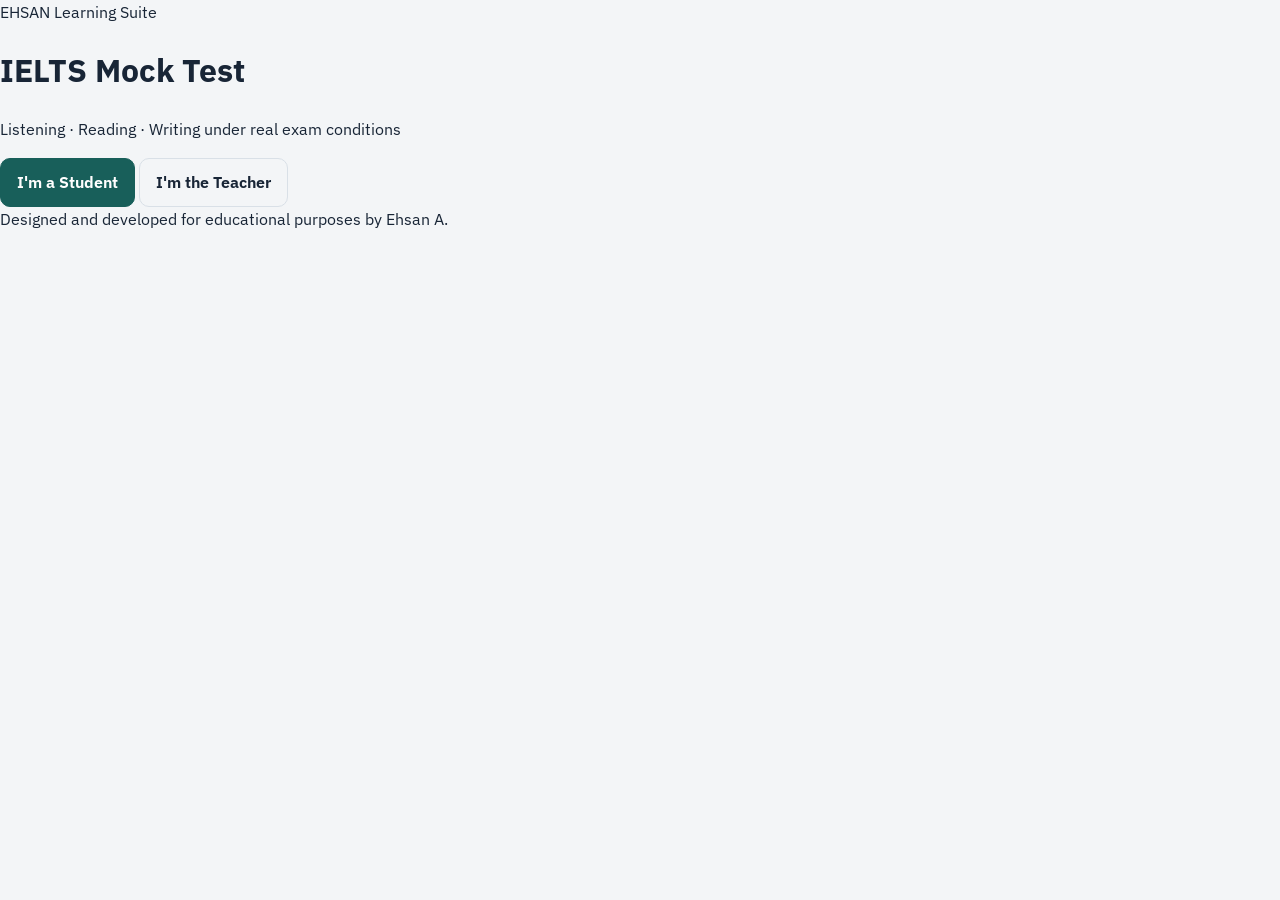
==== commit 0f79a016: "Revise index.html for EHSAN IELTS Mock Test Updated the HTML structure and content for the EHSAN IEL" ====
--- a/index.html
+++ b/index.html
@@ -1 +1,25 @@
-<!doctype html><html lang="en"><head><meta charset="utf-8"><meta name="viewport" content="width=device-width,initial-scale=1"><title>EHSAN IELTS Lab</title><link rel="preconnect" href="https://fonts.googleapis.com"><link href="https://fonts.googleapis.com/css2?family=Lora:wght@500;600;700&family=IBM+Plex+Sans:wght@400;500;600;700&display=swap" rel="stylesheet"><link rel="stylesheet" href="css/style.css"></head><body><main class="site-shell"><section class="landing card"><div class="landing-grid"><div class="hero"><div class="brand">EHSAN <span>IELTS</span> Lab</div><h1>Build IELTS exams that look like IELTS exams.</h1><p>A focused question composer for inline answer blanks, structured notes, tables, option banks, flow charts, and live student previews.</p></div><div class="role-panel card"><a class="role-link" href="student-login.html"><strong>Student entrance</strong><span>Choose an exam and begin.</span></a><a class="role-link" href="teacher-login.html"><strong>Teacher workspace</strong><span>Create, preview, publish, and grade exams.</span></a></div></div></section></main></body></html>
+<!DOCTYPE html>
+<html lang="en">
+<head>
+<meta charset="UTF-8">
+<meta name="viewport" content="width=device-width, initial-scale=1.0">
+<title>EHSAN IELTS Mock Test</title>
+<link rel="preconnect" href="https://fonts.googleapis.com">
+<link href="https://fonts.googleapis.com/css2?family=Lora:wght@500;600;700&family=IBM+Plex+Sans:wght@400;500;600;700&family=IBM+Plex+Mono:wght@500;600&display=swap" rel="stylesheet">
+<link rel="stylesheet" href="css/style.css">
+</head>
+<body>
+<div class="gate-wrap">
+  <div class="gate-card">
+    <div class="gate-eyebrow">EHSAN Learning Suite</div>
+    <h1 class="gate-title">IELTS Mock Test</h1>
+    <p class="gate-sub">Listening &middot; Reading &middot; Writing under real exam conditions</p>
+    <div class="gate-actions">
+      <a class="btn btn-primary btn-lg" href="student-login.html">I'm a Student</a>
+      <a class="btn btn-ghost btn-lg" href="teacher-login.html">I'm the Teacher</a>
+    </div>
+    <div class="footer-label">Designed and developed for educational purposes by Ehsan A.</div>
+  </div>
+</div>
+</body>
+</html>
